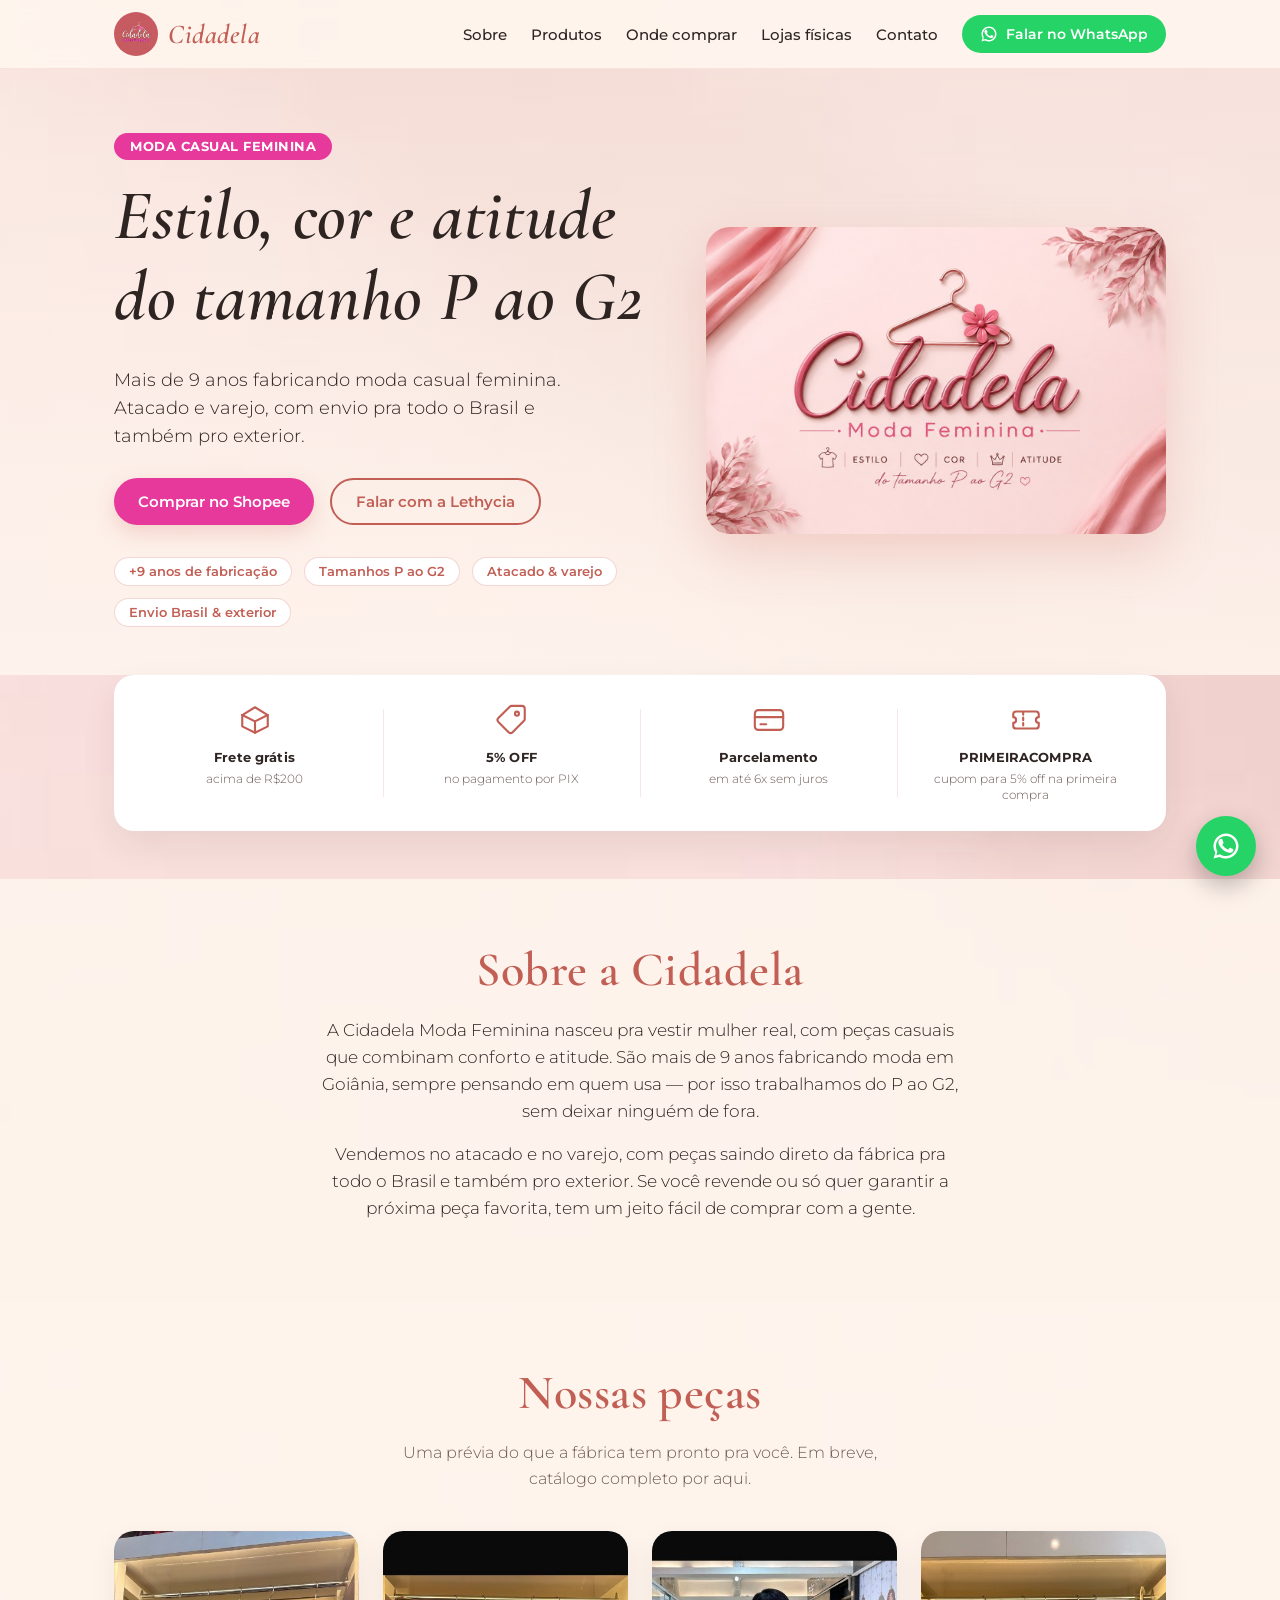
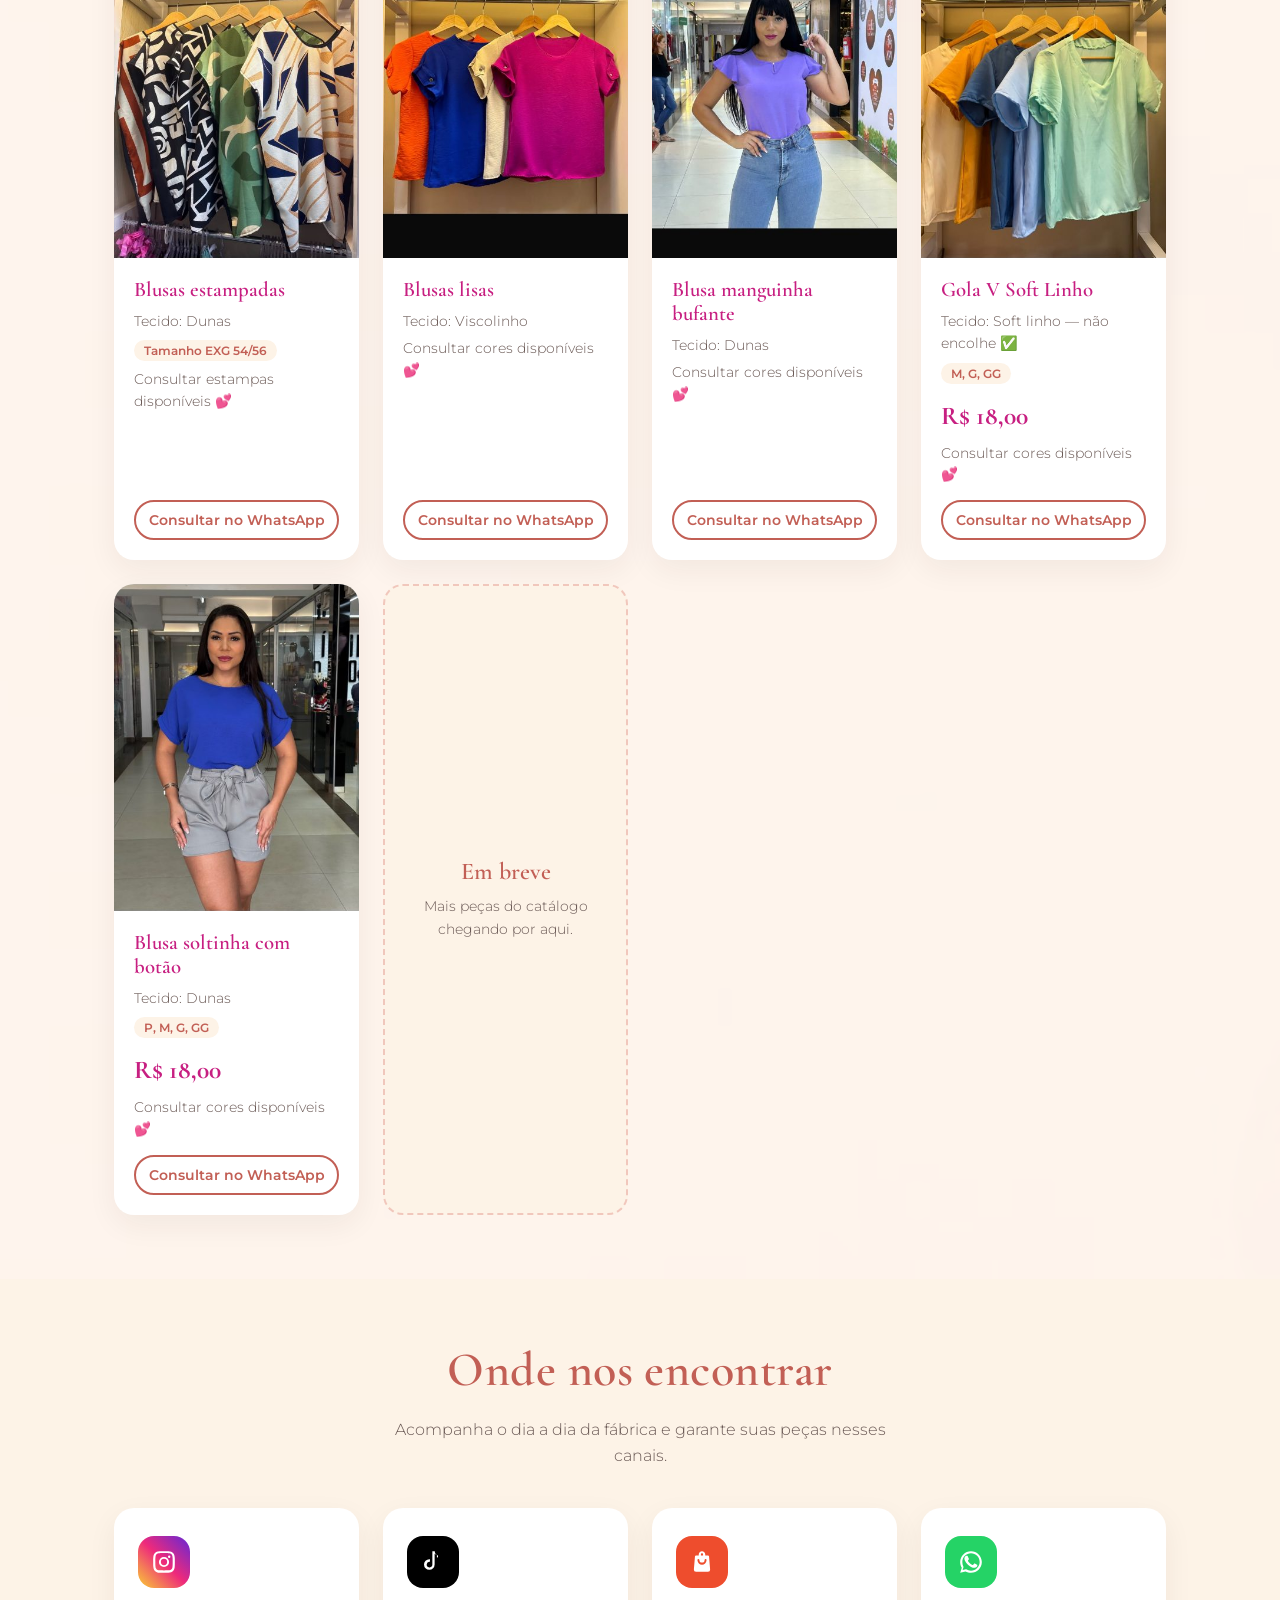
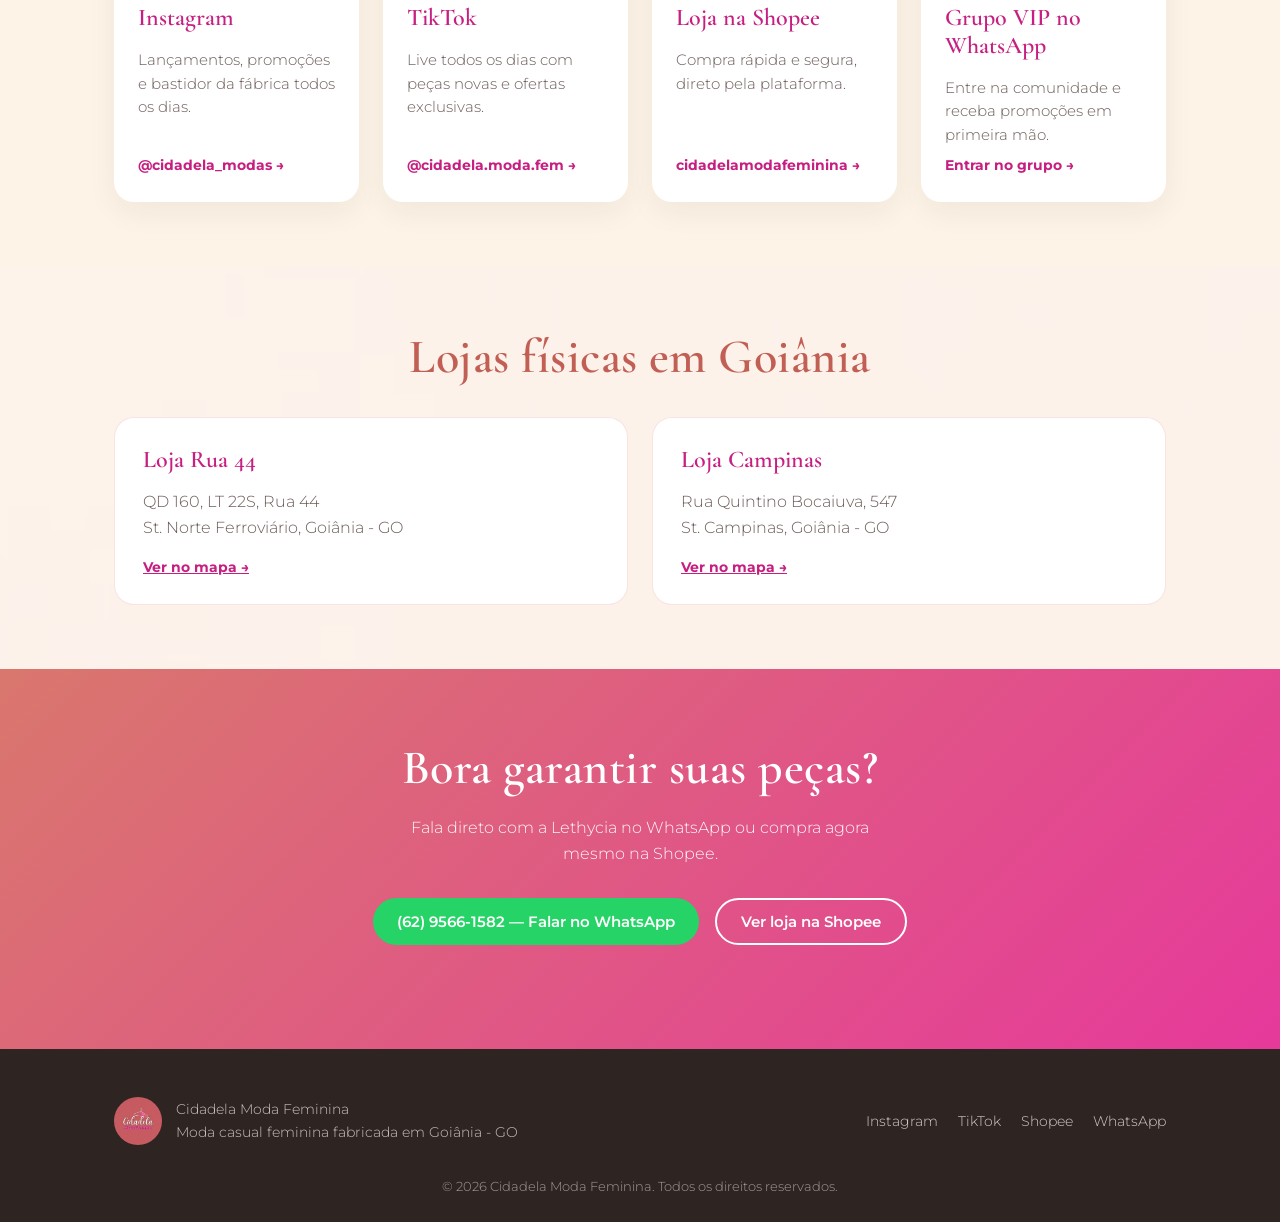
==== index.html @ c65c8f84 "Publica site em GitHub Pages" ====
<!DOCTYPE html>
<html lang="pt-BR">
<head>
<meta charset="UTF-8">
<meta name="viewport" content="width=device-width, initial-scale=1.0">
<title>Cidadela Moda Feminina | Moda Casual Feminina em Goiânia</title>
<meta name="description" content="Cidadela Moda Feminina — moda casual com mais de 9 anos de fabricação. Tamanhos P ao G2, atacado e varejo, envio para todo o Brasil e exterior. Lojas em Goiânia-GO.">
<link rel="icon" href="assets/logo.jpg">
<link rel="preconnect" href="https://fonts.googleapis.com">
<link rel="preconnect" href="https://fonts.gstatic.com" crossorigin>
<link href="https://fonts.googleapis.com/css2?family=Cormorant+Garamond:ital,wght@0,500;0,600;0,700;1,600&family=Montserrat:wght@300;400;500;600;700&display=swap" rel="stylesheet">
<link rel="stylesheet" href="css/style.css">
</head>
<body>

<header class="site-header">
  <div class="container header-inner">
    <a href="#topo" class="brand">
      <img src="assets/logo.jpg" alt="Cidadela Moda Feminina" class="brand-logo">
      <span class="brand-name">Cidadela</span>
    </a>

    <nav class="nav" id="nav">
      <a href="#sobre">Sobre</a>
      <a href="#produtos">Produtos</a>
      <a href="#onde-comprar">Onde comprar</a>
      <a href="#lojas">Lojas físicas</a>
      <a href="#contato">Contato</a>
    </nav>

    <a class="btn btn-whatsapp header-cta" href="https://wa.me/message/KGD7R2L3TGZCN1" target="_blank" rel="noopener">
      <svg viewBox="0 0 24 24" class="icon"><path d="M17.5 14.4c-.3-.1-1.7-.9-2-1-.3-.1-.5-.1-.7.1-.2.3-.8 1-.9 1.1-.2.2-.3.2-.6.1-.3-.1-1.3-.5-2.4-1.5-.9-.8-1.5-1.8-1.7-2.1-.2-.3 0-.5.1-.6.1-.1.3-.3.4-.5.1-.1.2-.3.3-.4.1-.2 0-.3 0-.5s-.7-1.7-1-2.3c-.2-.6-.5-.5-.7-.5h-.6c-.2 0-.5.1-.8.4-.3.3-1 1-1 2.4s1.1 2.8 1.2 3c.1.2 2.1 3.2 5 4.5.7.3 1.3.5 1.7.6.7.2 1.4.2 1.9.1.6-.1 1.7-.7 2-1.4.2-.7.2-1.2.1-1.4-.1-.1-.3-.2-.6-.3z"/><path d="M12 2C6.5 2 2 6.5 2 12c0 1.9.5 3.7 1.5 5.3L2 22l4.9-1.3C8.4 21.5 10.2 22 12 22c5.5 0 10-4.5 10-10S17.5 2 12 2zm0 18c-1.6 0-3.1-.4-4.4-1.2l-.3-.2-3 .8.8-2.9-.2-.3C4.4 15 4 13.6 4 12c0-4.4 3.6-8 8-8s8 3.6 8 8-3.6 8-8 8z"/></svg>
      Falar no WhatsApp
    </a>

    <button class="nav-toggle" id="navToggle" aria-label="Abrir menu">☰</button>
  </div>
</header>

<main>

  <section class="hero" id="topo">
    <div class="container hero-inner">
      <div class="hero-text">
        <span class="eyebrow">Moda Casual Feminina</span>
        <h1>Estilo, cor e atitude do tamanho P ao G2</h1>
        <p class="hero-sub">
          Mais de 9 anos fabricando moda casual feminina. Atacado e varejo,
          com envio pra todo o Brasil e também pro exterior.
        </p>
        <div class="hero-actions">
          <a class="btn btn-primary" href="https://shopee.com.br/cidadelamodafeminina" target="_blank" rel="noopener">Comprar no Shopee</a>
          <a class="btn btn-outline" href="https://wa.me/message/KGD7R2L3TGZCN1" target="_blank" rel="noopener">Falar com a Lethycia</a>
        </div>
        <div class="hero-badges">
          <span>+9 anos de fabricação</span>
          <span>Tamanhos P ao G2</span>
          <span>Atacado &amp; varejo</span>
          <span>Envio Brasil &amp; exterior</span>
        </div>
      </div>
      <div class="hero-media">
        <img src="assets/hero-banner.jpg" alt="Cidadela Moda Feminina — Estilo, cor e atitude do tamanho P ao G2" class="hero-logo">
      </div>
    </div>
  </section>

  <section class="beneficios">
    <div class="container">
      <div class="beneficios-bar">

        <div class="beneficio-item">
          <div class="beneficio-icon">
            <svg viewBox="0 0 24 24" fill="none" stroke="currentColor" stroke-width="1.5" stroke-linecap="round" stroke-linejoin="round"><path d="M21 8.5L12 3 3 8.5"/><path d="M3 8.5v8L12 21l9-4.5v-8"/><path d="M3 8.5L12 13l9-4.5"/><path d="M12 13v8"/></svg>
          </div>
          <h4>Frete grátis</h4>
          <p>acima de R$200</p>
        </div>

        <div class="beneficio-item">
          <div class="beneficio-icon">
            <svg viewBox="0 0 24 24" fill="none" stroke="currentColor" stroke-width="1.5" stroke-linecap="round" stroke-linejoin="round"><path d="M20.6 12.4L12.4 20.6a2 2 0 01-2.8 0l-7.2-7.2a2 2 0 010-2.8l8.2-8.2A2 2 0 0112 2H19a2 2 0 012 2v7a2 2 0 01-.4 1.4z"/><circle cx="15.5" cy="7.5" r="1.4"/></svg>
          </div>
          <h4>5% OFF</h4>
          <p>no pagamento por PIX</p>
        </div>

        <div class="beneficio-item">
          <div class="beneficio-icon">
            <svg viewBox="0 0 24 24" fill="none" stroke="currentColor" stroke-width="1.5" stroke-linecap="round" stroke-linejoin="round"><rect x="2" y="5" width="20" height="14" rx="2.5"/><path d="M2 10h20"/><path d="M6 15h4"/></svg>
          </div>
          <h4>Parcelamento</h4>
          <p>em até 6x sem juros</p>
        </div>

        <div class="beneficio-item">
          <div class="beneficio-icon">
            <svg viewBox="0 0 24 24" fill="none" stroke="currentColor" stroke-width="1.5" stroke-linecap="round" stroke-linejoin="round"><path d="M3 8a2 2 0 012-2h14a2 2 0 012 2v2a2 2 0 000 4v2a2 2 0 01-2 2H5a2 2 0 01-2-2v-2a2 2 0 000-4V8z"/><path d="M10 6.5v11" stroke-dasharray="1.8 2"/></svg>
          </div>
          <h4>PRIMEIRACOMPRA</h4>
          <p>cupom para 5% off na primeira compra</p>
        </div>

      </div>
    </div>
  </section>

  <section class="sobre" id="sobre">
    <div class="container">
      <h2>Sobre a Cidadela</h2>
      <p>
        A Cidadela Moda Feminina nasceu pra vestir mulher real, com peças
        casuais que combinam conforto e atitude. São mais de 9 anos
        fabricando moda em Goiânia, sempre pensando em quem usa —
        por isso trabalhamos do P ao G2, sem deixar ninguém de fora.
      </p>
      <p>
        Vendemos no atacado e no varejo, com peças saindo direto da
        fábrica pra todo o Brasil e também pro exterior. Se você
        revende ou só quer garantir a próxima peça favorita, tem um
        jeito fácil de comprar com a gente.
      </p>
    </div>
  </section>

  <section class="produtos" id="produtos">
    <div class="container">
      <h2>Nossas peças</h2>
      <p class="section-sub">Uma prévia do que a fábrica tem pronto pra você. Em breve, catálogo completo por aqui.</p>

      <div class="produtos-grid">

        <div class="produto-card">
          <div class="produto-img">
            <img src="assets/produtos/produto-1.jpg" alt="Blusas estampadas tecido Dunas, tamanho EXG 54/56">
          </div>
          <div class="produto-info">
            <h3>Blusas estampadas</h3>
            <p class="produto-tecido">Tecido: Dunas</p>
            <span class="produto-tag">Tamanho EXG 54/56</span>
            <p class="produto-obs">Consultar estampas disponíveis 💕</p>
            <a class="btn btn-outline produto-cta" href="https://wa.me/message/KGD7R2L3TGZCN1" target="_blank" rel="noopener">Consultar no WhatsApp</a>
          </div>
        </div>

        <div class="produto-card">
          <div class="produto-img">
            <img src="assets/produtos/produto-2.jpg" alt="Blusas lisas tecido Viscolinho em várias cores">
          </div>
          <div class="produto-info">
            <h3>Blusas lisas</h3>
            <p class="produto-tecido">Tecido: Viscolinho</p>
            <p class="produto-obs">Consultar cores disponíveis 💕</p>
            <a class="btn btn-outline produto-cta" href="https://wa.me/message/KGD7R2L3TGZCN1" target="_blank" rel="noopener">Consultar no WhatsApp</a>
          </div>
        </div>

        <div class="produto-card">
          <div class="produto-img">
            <img src="assets/produtos/produto-3.jpg" alt="Blusa manguinha bufante, tecido Dunas">
          </div>
          <div class="produto-info">
            <h3>Blusa manguinha bufante</h3>
            <p class="produto-tecido">Tecido: Dunas</p>
            <p class="produto-obs">Consultar cores disponíveis 💕</p>
            <a class="btn btn-outline produto-cta" href="https://wa.me/message/KGD7R2L3TGZCN1" target="_blank" rel="noopener">Consultar no WhatsApp</a>
          </div>
        </div>

        <div class="produto-card">
          <div class="produto-img">
            <img src="assets/produtos/produto-4.jpg" alt="Blusa gola V tecido Soft Linho, tamanhos M, G, GG">
          </div>
          <div class="produto-info">
            <h3>Gola V Soft Linho</h3>
            <p class="produto-tecido">Tecido: Soft linho — não encolhe ✅</p>
            <span class="produto-tag">M, G, GG</span>
            <p class="produto-preco">R$ 18,00</p>
            <p class="produto-obs">Consultar cores disponíveis 💕</p>
            <a class="btn btn-outline produto-cta" href="https://wa.me/message/KGD7R2L3TGZCN1" target="_blank" rel="noopener">Consultar no WhatsApp</a>
          </div>
        </div>

        <div class="produto-card">
          <div class="produto-img">
            <img src="assets/produtos/produto-5.jpg" alt="Blusa soltinha manga curta com botão, tamanhos P, M, G, GG">
          </div>
          <div class="produto-info">
            <h3>Blusa soltinha com botão</h3>
            <p class="produto-tecido">Tecido: Dunas</p>
            <span class="produto-tag">P, M, G, GG</span>
            <p class="produto-preco">R$ 18,00</p>
            <p class="produto-obs">Consultar cores disponíveis 💕</p>
            <a class="btn btn-outline produto-cta" href="https://wa.me/message/KGD7R2L3TGZCN1" target="_blank" rel="noopener">Consultar no WhatsApp</a>
          </div>
        </div>

        <div class="produto-card produto-card--em-breve">
          <div class="produto-em-breve-inner">
            <h3>Em breve</h3>
            <p>Mais peças do catálogo chegando por aqui.</p>
          </div>
        </div>

      </div>
    </div>
  </section>

  <section class="onde-comprar" id="onde-comprar">
    <div class="container">
      <h2>Onde nos encontrar</h2>
      <p class="section-sub">Acompanha o dia a dia da fábrica e garante suas peças nesses canais.</p>

      <div class="cards-grid">

        <a class="card" href="https://www.instagram.com/cidadela_modas/" target="_blank" rel="noopener">
          <div class="card-icon ig">
            <svg viewBox="0 0 24 24"><path d="M12 2c2.7 0 3.1 0 4.1.1 1.1 0 1.8.2 2.5.5.7.3 1.2.6 1.7 1.1.5.5.9 1 1.1 1.7.2.6.4 1.4.5 2.5.1 1 .1 1.4.1 4.1s0 3.1-.1 4.1c0 1.1-.2 1.8-.5 2.5-.3.7-.6 1.2-1.1 1.7-.5.5-1 .9-1.7 1.1-.6.2-1.4.4-2.5.5-1 .1-1.4.1-4.1.1s-3.1 0-4.1-.1c-1.1 0-1.8-.2-2.5-.5-.7-.3-1.2-.6-1.7-1.1-.5-.5-.9-1-1.1-1.7-.2-.6-.4-1.4-.5-2.5C2 15.1 2 14.7 2 12s0-3.1.1-4.1c0-1.1.2-1.8.5-2.5.3-.7.6-1.2 1.1-1.7.5-.5 1-.9 1.7-1.1.6-.2 1.4-.4 2.5-.5C8.9 2 9.3 2 12 2zm0 1.8c-2.6 0-2.9 0-4 .1-.9 0-1.4.2-1.8.3-.4.2-.7.4-1.1.7-.3.3-.5.6-.7 1.1-.1.3-.3.9-.3 1.8-.1 1-.1 1.4-.1 4s0 2.9.1 4c0 .9.2 1.4.3 1.8.2.4.4.7.7 1.1.3.3.6.5 1.1.7.3.1.9.3 1.8.3 1 .1 1.4.1 4 .1s2.9 0 4-.1c.9 0 1.4-.2 1.8-.3.4-.2.7-.4 1.1-.7.3-.3.5-.6.7-1.1.1-.3.3-.9.3-1.8.1-1 .1-1.4.1-4s0-2.9-.1-4c0-.9-.2-1.4-.3-1.8-.2-.4-.4-.7-.7-1.1-.3-.3-.6-.5-1.1-.7-.3-.1-.9-.3-1.8-.3-1-.1-1.4-.1-4-.1zm0 3.5a4.7 4.7 0 110 9.4 4.7 4.7 0 010-9.4zm0 1.8a2.9 2.9 0 100 5.8 2.9 2.9 0 000-5.8zm5.9-2a1.1 1.1 0 11-2.2 0 1.1 1.1 0 012.2 0z"/></svg>
          </div>
          <h3>Instagram</h3>
          <p>Lançamentos, promoções e bastidor da fábrica todos os dias.</p>
          <span class="card-link">@cidadela_modas →</span>
        </a>

        <a class="card" href="https://www.tiktok.com/@cidadela.moda.fem" target="_blank" rel="noopener">
          <div class="card-icon tt">
            <svg viewBox="0 0 24 24"><path d="M16.6 5.8a4.3 4.3 0 01-3.1-1.4v9.9a4.9 4.9 0 11-4.9-4.9c.2 0 .4 0 .6.1v2.3a2.6 2.6 0 102.2 2.6V2h2.2a4.3 4.3 0 003 3.9v1.9a6.5 6.5 0 01-1-.1v-1.9z"/></svg>
          </div>
          <h3>TikTok</h3>
          <p>Live todos os dias com peças novas e ofertas exclusivas.</p>
          <span class="card-link">@cidadela.moda.fem →</span>
        </a>

        <a class="card" href="https://shopee.com.br/cidadelamodafeminina" target="_blank" rel="noopener">
          <div class="card-icon shopee">
            <svg viewBox="0 0 24 24"><path d="M12 2c1.7 0 3 1.3 3 3v1h2.5a1 1 0 011 .9l1 12a2 2 0 01-2 2.1H6.5a2 2 0 01-2-2.1l1-12a1 1 0 011-.9H9V5c0-1.7 1.3-3 3-3zm0 2c-.6 0-1 .4-1 1v1h2V5c0-.6-.4-1-1-1zm-3.3 5.3a.9.9 0 00-.9 1c.2 2.4 2 4.2 4.2 4.2s4-1.8 4.2-4.2a.9.9 0 00-1.8-.2 2.4 2.4 0 01-4.8 0 .9.9 0 00-.9-.8z"/></svg>
          </div>
          <h3>Loja na Shopee</h3>
          <p>Compra rápida e segura, direto pela plataforma.</p>
          <span class="card-link">cidadelamodafeminina →</span>
        </a>

        <a class="card" href="https://chat.whatsapp.com/IP3tio9bbQS1uq82kIvzoi" target="_blank" rel="noopener">
          <div class="card-icon wa">
            <svg viewBox="0 0 24 24"><path d="M17.5 14.4c-.3-.1-1.7-.9-2-1-.3-.1-.5-.1-.7.1-.2.3-.8 1-.9 1.1-.2.2-.3.2-.6.1-.3-.1-1.3-.5-2.4-1.5-.9-.8-1.5-1.8-1.7-2.1-.2-.3 0-.5.1-.6.1-.1.3-.3.4-.5.1-.1.2-.3.3-.4.1-.2 0-.3 0-.5s-.7-1.7-1-2.3c-.2-.6-.5-.5-.7-.5h-.6c-.2 0-.5.1-.8.4-.3.3-1 1-1 2.4s1.1 2.8 1.2 3c.1.2 2.1 3.2 5 4.5.7.3 1.3.5 1.7.6.7.2 1.4.2 1.9.1.6-.1 1.7-.7 2-1.4.2-.7.2-1.2.1-1.4-.1-.1-.3-.2-.6-.3z"/><path d="M12 2C6.5 2 2 6.5 2 12c0 1.9.5 3.7 1.5 5.3L2 22l4.9-1.3C8.4 21.5 10.2 22 12 22c5.5 0 10-4.5 10-10S17.5 2 12 2zm0 18c-1.6 0-3.1-.4-4.4-1.2l-.3-.2-3 .8.8-2.9-.2-.3C4.4 15 4 13.6 4 12c0-4.4 3.6-8 8-8s8 3.6 8 8-3.6 8-8 8z"/></svg>
          </div>
          <h3>Grupo VIP no WhatsApp</h3>
          <p>Entre na comunidade e receba promoções em primeira mão.</p>
          <span class="card-link">Entrar no grupo →</span>
        </a>

      </div>
    </div>
  </section>

  <section class="lojas" id="lojas">
    <div class="container">
      <h2>Lojas físicas em Goiânia</h2>
      <div class="lojas-grid">
        <div class="loja-card">
          <h3>Loja Rua 44</h3>
          <p>QD 160, LT 22S, Rua 44<br>St. Norte Ferroviário, Goiânia - GO</p>
          <a href="https://www.google.com/maps/search/?api=1&query=QD+160%2C+LT+22S%2C+Rua+44%2C+St+Norte+Ferroviario%2C+Goiania+GO" target="_blank" rel="noopener" class="card-link">Ver no mapa →</a>
        </div>
        <div class="loja-card">
          <h3>Loja Campinas</h3>
          <p>Rua Quintino Bocaiuva, 547<br>St. Campinas, Goiânia - GO</p>
          <a href="https://www.google.com/maps/search/?api=1&query=Rua+Quintino+Bocaiuva%2C+547%2C+St+Campinas%2C+Goiania+GO" target="_blank" rel="noopener" class="card-link">Ver no mapa →</a>
        </div>
      </div>
    </div>
  </section>

  <section class="cta-final" id="contato">
    <div class="container cta-final-inner">
      <h2>Bora garantir suas peças?</h2>
      <p>Fala direto com a Lethycia no WhatsApp ou compra agora mesmo na Shopee.</p>
      <div class="hero-actions center">
        <a class="btn btn-whatsapp" href="https://wa.me/message/KGD7R2L3TGZCN1" target="_blank" rel="noopener">(62) 9566-1582 — Falar no WhatsApp</a>
        <a class="btn btn-outline-light" href="https://shopee.com.br/cidadelamodafeminina" target="_blank" rel="noopener">Ver loja na Shopee</a>
      </div>
    </div>
  </section>

</main>

<footer class="site-footer">
  <div class="container footer-inner">
    <div class="footer-brand">
      <img src="assets/logo.jpg" alt="Cidadela Moda Feminina" class="footer-logo">
      <p>Cidadela Moda Feminina<br>Moda casual feminina fabricada em Goiânia - GO</p>
    </div>
    <div class="footer-links">
      <a href="https://www.instagram.com/cidadela_modas/" target="_blank" rel="noopener">Instagram</a>
      <a href="https://www.tiktok.com/@cidadela.moda.fem" target="_blank" rel="noopener">TikTok</a>
      <a href="https://shopee.com.br/cidadelamodafeminina" target="_blank" rel="noopener">Shopee</a>
      <a href="https://wa.me/message/KGD7R2L3TGZCN1" target="_blank" rel="noopener">WhatsApp</a>
    </div>
  </div>
  <p class="footer-copy">© <span id="year"></span> Cidadela Moda Feminina. Todos os direitos reservados.</p>
</footer>

<a class="whatsapp-float" href="https://wa.me/message/KGD7R2L3TGZCN1" target="_blank" rel="noopener" aria-label="Falar no WhatsApp">
  <svg viewBox="0 0 24 24"><path d="M17.5 14.4c-.3-.1-1.7-.9-2-1-.3-.1-.5-.1-.7.1-.2.3-.8 1-.9 1.1-.2.2-.3.2-.6.1-.3-.1-1.3-.5-2.4-1.5-.9-.8-1.5-1.8-1.7-2.1-.2-.3 0-.5.1-.6.1-.1.3-.3.4-.5.1-.1.2-.3.3-.4.1-.2 0-.3 0-.5s-.7-1.7-1-2.3c-.2-.6-.5-.5-.7-.5h-.6c-.2 0-.5.1-.8.4-.3.3-1 1-1 2.4s1.1 2.8 1.2 3c.1.2 2.1 3.2 5 4.5.7.3 1.3.5 1.7.6.7.2 1.4.2 1.9.1.6-.1 1.7-.7 2-1.4.2-.7.2-1.2.1-1.4-.1-.1-.3-.2-.6-.3z"/><path d="M12 2C6.5 2 2 6.5 2 12c0 1.9.5 3.7 1.5 5.3L2 22l4.9-1.3C8.4 21.5 10.2 22 12 22c5.5 0 10-4.5 10-10S17.5 2 12 2zm0 18c-1.6 0-3.1-.4-4.4-1.2l-.3-.2-3 .8.8-2.9-.2-.3C4.4 15 4 13.6 4 12c0-4.4 3.6-8 8-8s8 3.6 8 8-3.6 8-8 8z"/></svg>
</a>

<script src="js/script.js"></script>
</body>
</html>
---- css/style.css ----
:root {
  --coral: #D9776D;
  --coral-dark: #C25F55;
  --magenta: #E6399B;
  --magenta-dark: #C71F81;
  --cream: #FFF8F0;
  --cream-deep: #FDF3E7;
  --ink: #2E2422;
  --shadow: rgba(217, 119, 109, 0.25);
}

* { box-sizing: border-box; }

html { scroll-behavior: smooth; }

body {
  margin: 0;
  font-family: 'Montserrat', sans-serif;
  font-weight: 300;
  color: var(--ink);
  background: var(--cream) url('../assets/fundo.jpg') no-repeat center top scroll;
  background-size: cover;
  overflow-x: hidden;
}

h1, h2, h3 {
  font-family: 'Cormorant Garamond', serif;
  font-weight: 600;
  letter-spacing: .01em;
  margin: 0 0 .4em;
  line-height: 1.15;
}

h1 { font-size: clamp(2.8rem, 5.5vw, 4.4rem); font-style: italic; font-weight: 600; }
h2 { font-size: clamp(2.2rem, 4vw, 3rem); color: var(--coral-dark); }
h3 { font-size: 1.5rem; font-weight: 600; color: var(--magenta-dark); letter-spacing: 0; }

p { line-height: 1.6; }

.container {
  max-width: 1100px;
  margin: 0 auto;
  padding: 0 24px;
}

/* Header */
.site-header {
  position: sticky;
  top: 0;
  z-index: 50;
  background: rgba(255, 248, 240, 0.9);
  backdrop-filter: blur(8px);
  border-bottom: 1px solid rgba(217, 119, 109, 0.15);
}

.header-inner {
  display: flex;
  align-items: center;
  gap: 24px;
  padding: 12px 24px;
}

.brand {
  display: flex;
  align-items: center;
  gap: 10px;
  text-decoration: none;
  color: var(--ink);
  margin-right: auto;
}

.brand-logo {
  width: 44px;
  height: 44px;
  border-radius: 50%;
  object-fit: cover;
}

.brand-name {
  font-family: 'Cormorant Garamond', serif;
  font-style: italic;
  font-weight: 600;
  font-size: 1.7rem;
  letter-spacing: .02em;
  color: var(--coral-dark);
}

.nav {
  display: flex;
  gap: 24px;
}

.nav a {
  text-decoration: none;
  color: var(--ink);
  font-weight: 500;
  font-size: .95rem;
}

.nav a:hover { color: var(--magenta); }

.nav-toggle {
  display: none;
  background: none;
  border: none;
  font-size: 1.4rem;
  cursor: pointer;
  color: var(--coral-dark);
}

/* Buttons */
.btn {
  display: inline-flex;
  align-items: center;
  gap: 8px;
  padding: 12px 24px;
  border-radius: 999px;
  text-decoration: none;
  font-weight: 600;
  font-size: .95rem;
  transition: transform .15s ease, box-shadow .15s ease;
  white-space: nowrap;
}

.btn:hover { transform: translateY(-2px); }

.btn .icon { width: 18px; height: 18px; fill: currentColor; }

.btn-primary {
  background: var(--magenta);
  color: #fff;
  box-shadow: 0 8px 20px var(--shadow);
}

.btn-outline {
  background: transparent;
  border: 2px solid var(--coral-dark);
  color: var(--coral-dark);
}

.btn-outline-light {
  background: transparent;
  border: 2px solid #fff;
  color: #fff;
}

.btn-whatsapp {
  background: #25D366;
  color: #fff;
}

.header-cta { padding: 10px 18px; font-size: .85rem; }

/* Hero */
.hero {
  padding: 64px 0 48px;
  background: linear-gradient(rgba(255, 248, 240, .35), rgba(255, 248, 240, .8));
}

.hero-inner {
  display: flex;
  align-items: center;
  gap: 48px;
  flex-wrap: wrap;
}

.hero-text { flex: 1 1 420px; }

.eyebrow {
  display: inline-block;
  background: var(--magenta);
  color: #fff;
  padding: 6px 16px;
  border-radius: 999px;
  font-size: .8rem;
  font-weight: 700;
  letter-spacing: .04em;
  text-transform: uppercase;
  margin-bottom: 16px;
}

.hero-sub {
  font-size: 1.1rem;
  max-width: 480px;
  margin-bottom: 28px;
}

.hero-actions {
  display: flex;
  gap: 16px;
  flex-wrap: wrap;
  margin-bottom: 32px;
}

.hero-actions.center { justify-content: center; }

.hero-badges {
  display: flex;
  gap: 12px;
  flex-wrap: wrap;
}

.hero-badges span {
  background: #fff;
  border: 1px solid rgba(217,119,109,.3);
  padding: 6px 14px;
  border-radius: 999px;
  font-size: .8rem;
  color: var(--coral-dark);
  font-weight: 600;
}

.hero-media {
  flex: 1 1 280px;
  display: flex;
  justify-content: center;
}

.hero-logo {
  width: min(460px, 90vw);
  height: auto;
  border-radius: 24px;
  box-shadow: 0 20px 50px var(--shadow);
}

/* Benefícios */
.beneficios {
  padding: 0 0 48px;
  position: relative;
  z-index: 1;
}

.beneficios-bar {
  background: #fff;
  border-radius: 20px;
  box-shadow: 0 14px 34px rgba(46, 36, 34, .08);
  display: grid;
  grid-template-columns: repeat(4, 1fr);
  padding: 28px 12px;
}

.beneficio-item {
  display: flex;
  flex-direction: column;
  align-items: center;
  text-align: center;
  gap: 6px;
  padding: 0 16px;
  position: relative;
}

.beneficio-item + .beneficio-item::before {
  content: '';
  position: absolute;
  left: 0;
  top: 6px;
  bottom: 6px;
  width: 1px;
  background: rgba(217, 119, 109, .18);
}

.beneficio-icon {
  width: 34px;
  height: 34px;
  color: var(--coral-dark);
  margin-bottom: 6px;
}

.beneficio-icon svg { width: 100%; height: 100%; }

.beneficio-item h4 {
  font-family: 'Montserrat', sans-serif;
  font-size: .82rem;
  font-weight: 700;
  color: var(--ink);
  margin: 0;
  letter-spacing: .01em;
}

.beneficio-item p {
  font-size: .76rem;
  color: #6b5a56;
  margin: 0;
  line-height: 1.3;
}

@media (max-width: 780px) {
  .beneficios-bar {
    grid-template-columns: repeat(2, 1fr);
    row-gap: 28px;
  }

  .beneficio-item:nth-child(odd)::before { display: none; }
}

@media (max-width: 420px) {
  .beneficios-bar { grid-template-columns: 1fr; }
  .beneficio-item::before { display: none; }
}

/* Sobre */
.sobre {
  padding: 64px 0;
  text-align: center;
  background: rgba(255, 248, 240, .82);
}

.sobre p {
  max-width: 640px;
  margin: 0 auto 16px;
  font-size: 1.05rem;
}

/* Produtos */
.produtos {
  padding: 64px 0;
  background: rgba(255, 248, 240, .88);
}

.produtos h2 { text-align: center; }

.produtos-grid {
  display: grid;
  grid-template-columns: repeat(auto-fit, minmax(230px, 1fr));
  gap: 24px;
  margin-top: 40px;
}

.produto-card {
  background: #fff;
  border-radius: 20px;
  overflow: hidden;
  box-shadow: 0 10px 30px rgba(46, 36, 34, .06);
  display: flex;
  flex-direction: column;
  transition: transform .2s ease, box-shadow .2s ease;
}

.produto-card:hover {
  transform: translateY(-6px);
  box-shadow: 0 16px 36px var(--shadow);
}

.produto-img {
  aspect-ratio: 3 / 4;
  overflow: hidden;
  background: var(--cream-deep);
}

.produto-img img {
  width: 100%;
  height: 100%;
  object-fit: cover;
  display: block;
}

.produto-info {
  padding: 20px;
  display: flex;
  flex-direction: column;
  gap: 6px;
  flex: 1;
}

.produto-info h3 { font-size: 1.3rem; margin-bottom: 2px; }

.produto-tecido {
  font-size: .88rem;
  color: #6b5a56;
  margin: 0;
}

.produto-tag {
  display: inline-block;
  align-self: flex-start;
  background: var(--cream-deep);
  color: var(--coral-dark);
  font-size: .78rem;
  font-weight: 600;
  padding: 3px 10px;
  border-radius: 999px;
  margin: 2px 0;
}

.produto-preco {
  font-family: 'Cormorant Garamond', serif;
  font-size: 1.6rem;
  font-weight: 700;
  color: var(--magenta-dark);
  margin: 4px 0 0;
}

.produto-obs {
  font-size: .85rem;
  color: #6b5a56;
  margin: 0 0 8px;
}

.produto-cta {
  margin-top: auto;
  justify-content: center;
  padding: 10px 20px;
  font-size: .85rem;
}

.produto-card--em-breve {
  align-items: center;
  justify-content: center;
  text-align: center;
  background: var(--cream-deep);
  border: 2px dashed rgba(217, 119, 109, .35);
  box-shadow: none;
  min-height: 260px;
}

.produto-em-breve-inner { padding: 24px; }
.produto-em-breve-inner h3 { color: var(--coral-dark); }
.produto-em-breve-inner p { color: #6b5a56; font-size: .9rem; margin: 0; }

/* Onde comprar */
.onde-comprar {
  padding: 64px 0;
  background: var(--cream-deep);
}

.onde-comprar h2, .lojas h2 { text-align: center; }

.section-sub {
  text-align: center;
  max-width: 520px;
  margin: 0 auto 40px;
  color: #6b5a56;
}

.cards-grid {
  display: grid;
  grid-template-columns: repeat(auto-fit, minmax(230px, 1fr));
  gap: 24px;
}

.card {
  background: #fff;
  border-radius: 20px;
  padding: 28px 24px;
  text-decoration: none;
  color: var(--ink);
  box-shadow: 0 10px 30px rgba(46, 36, 34, .06);
  transition: transform .2s ease, box-shadow .2s ease;
  display: flex;
  flex-direction: column;
  gap: 8px;
}

.card:hover {
  transform: translateY(-6px);
  box-shadow: 0 16px 36px var(--shadow);
}

.card-icon {
  width: 52px;
  height: 52px;
  border-radius: 16px;
  display: flex;
  align-items: center;
  justify-content: center;
  margin-bottom: 8px;
}

.card-icon svg { width: 26px; height: 26px; fill: #fff; }

.card-icon.ig { background: linear-gradient(45deg, #f9ce34, #ee2a7b, #6228d7); }
.card-icon.tt { background: #000; }
.card-icon.shopee { background: #EE4D2D; }
.card-icon.wa { background: #25D366; }

.card p { font-size: .92rem; color: #6b5a56; margin: 0; }

.card-link {
  margin-top: auto;
  font-weight: 700;
  color: var(--magenta-dark);
  font-size: .9rem;
}

/* Lojas */
.lojas { padding: 64px 0; background: rgba(255, 248, 240, .82); }

.lojas-grid {
  display: grid;
  grid-template-columns: repeat(auto-fit, minmax(260px, 1fr));
  gap: 24px;
  margin-top: 32px;
}

.loja-card {
  background: #fff;
  border: 1px solid rgba(217,119,109,.2);
  border-radius: 20px;
  padding: 28px;
}

.loja-card p { color: #6b5a56; margin-bottom: 16px; }

/* CTA final */
.cta-final {
  padding: 72px 0;
  background: linear-gradient(135deg, var(--coral), var(--magenta));
  color: #fff;
  text-align: center;
}

.cta-final h2 { color: #fff; }
.cta-final p { max-width: 460px; margin: 0 auto 32px; opacity: .95; }

/* Footer */
.site-footer {
  background: var(--ink);
  color: #f4e9e6;
  padding: 48px 0 24px;
}

.footer-inner {
  display: flex;
  justify-content: space-between;
  align-items: center;
  flex-wrap: wrap;
  gap: 24px;
}

.footer-brand {
  display: flex;
  align-items: center;
  gap: 14px;
}

.footer-logo {
  width: 48px;
  height: 48px;
  border-radius: 50%;
  object-fit: cover;
}

.footer-brand p { margin: 0; font-size: .9rem; opacity: .8; }

.footer-links {
  display: flex;
  gap: 20px;
  flex-wrap: wrap;
}

.footer-links a {
  color: #f4e9e6;
  text-decoration: none;
  font-size: .9rem;
  opacity: .85;
}

.footer-links a:hover { opacity: 1; color: var(--magenta); }

.footer-copy {
  text-align: center;
  font-size: .8rem;
  opacity: .6;
  margin: 32px 0 0;
}

/* Floating WhatsApp */
.whatsapp-float {
  position: fixed;
  bottom: 24px;
  right: 24px;
  width: 60px;
  height: 60px;
  background: #25D366;
  border-radius: 50%;
  display: flex;
  align-items: center;
  justify-content: center;
  box-shadow: 0 10px 24px rgba(0,0,0,.25);
  z-index: 60;
}

.whatsapp-float svg { width: 30px; height: 30px; fill: #fff; }

/* Responsive */
@media (max-width: 780px) {
  .nav { display: none; }
  .nav-toggle { display: block; }
  .header-cta { display: none; }

  .nav.open {
    display: flex;
    flex-direction: column;
    position: absolute;
    top: 100%;
    left: 0;
    right: 0;
    background: var(--cream);
    padding: 16px 24px;
    gap: 16px;
    box-shadow: 0 10px 20px rgba(0,0,0,.08);
  }
}
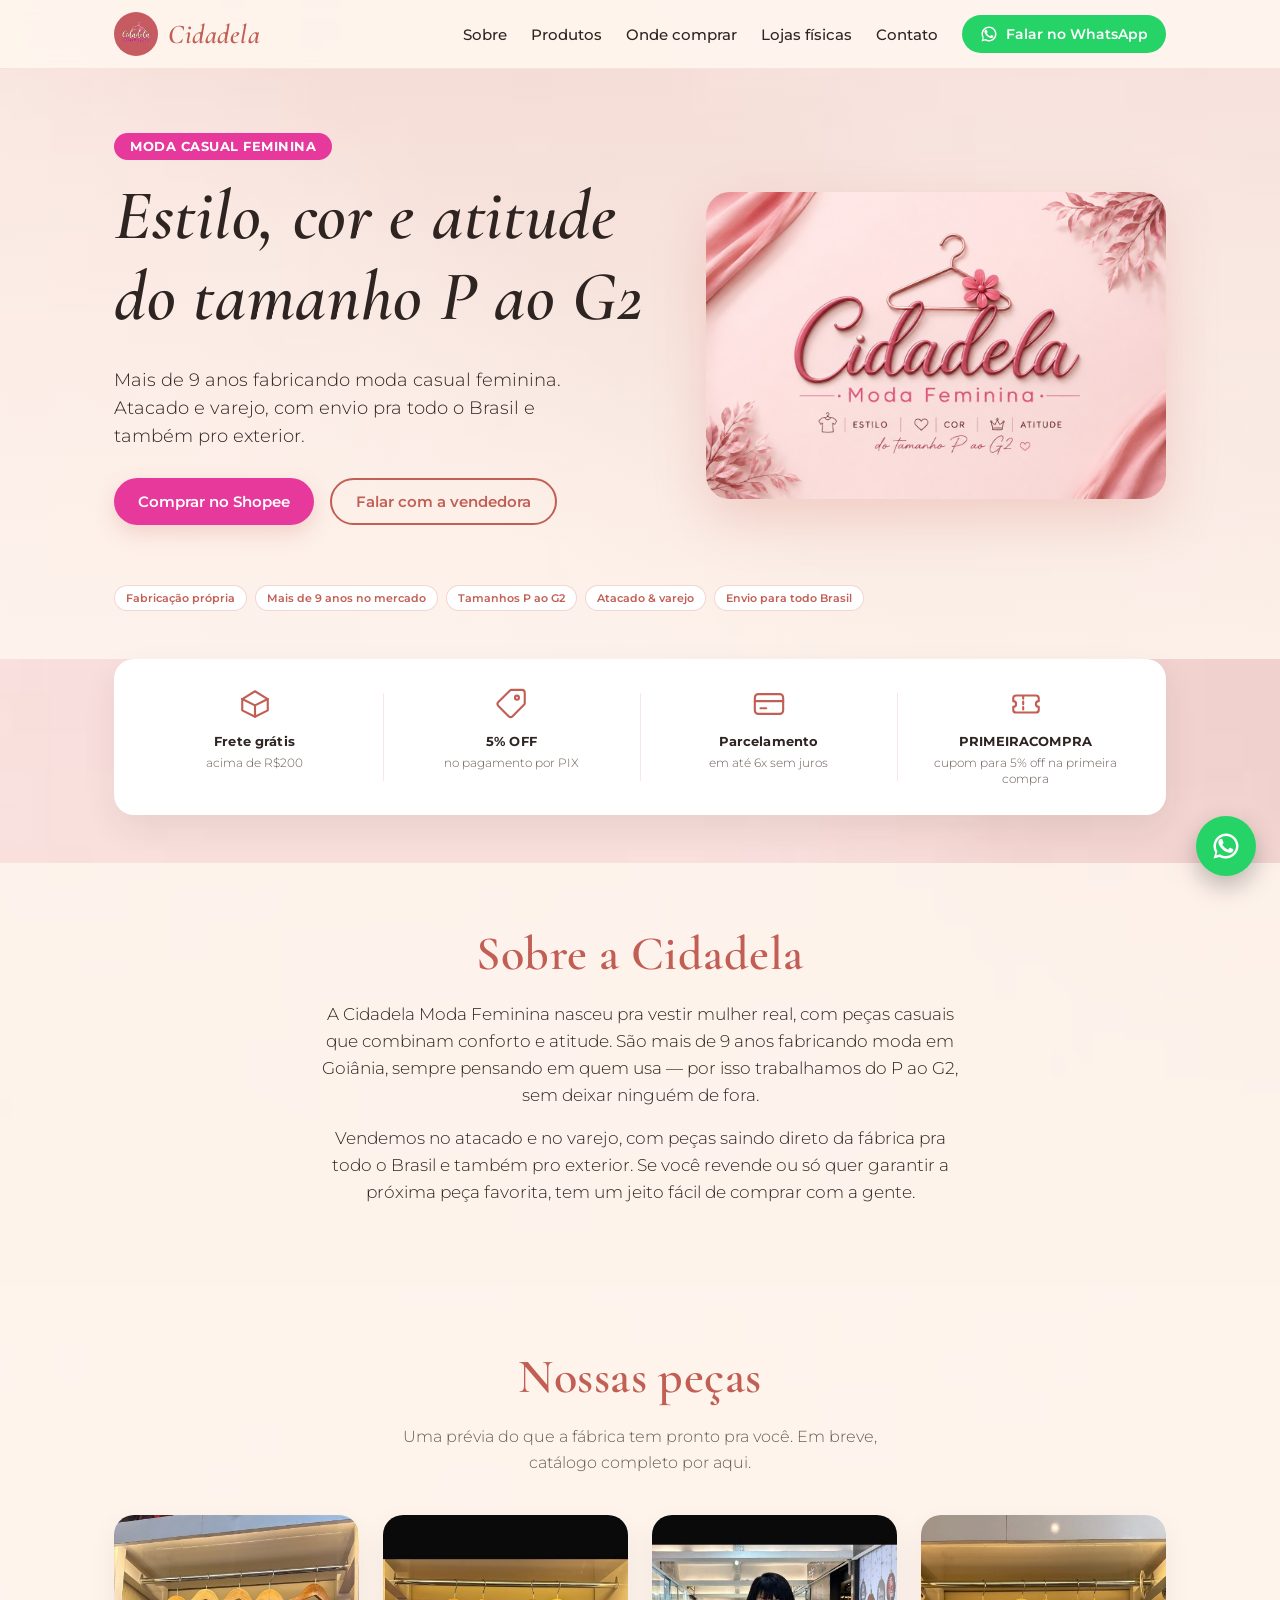
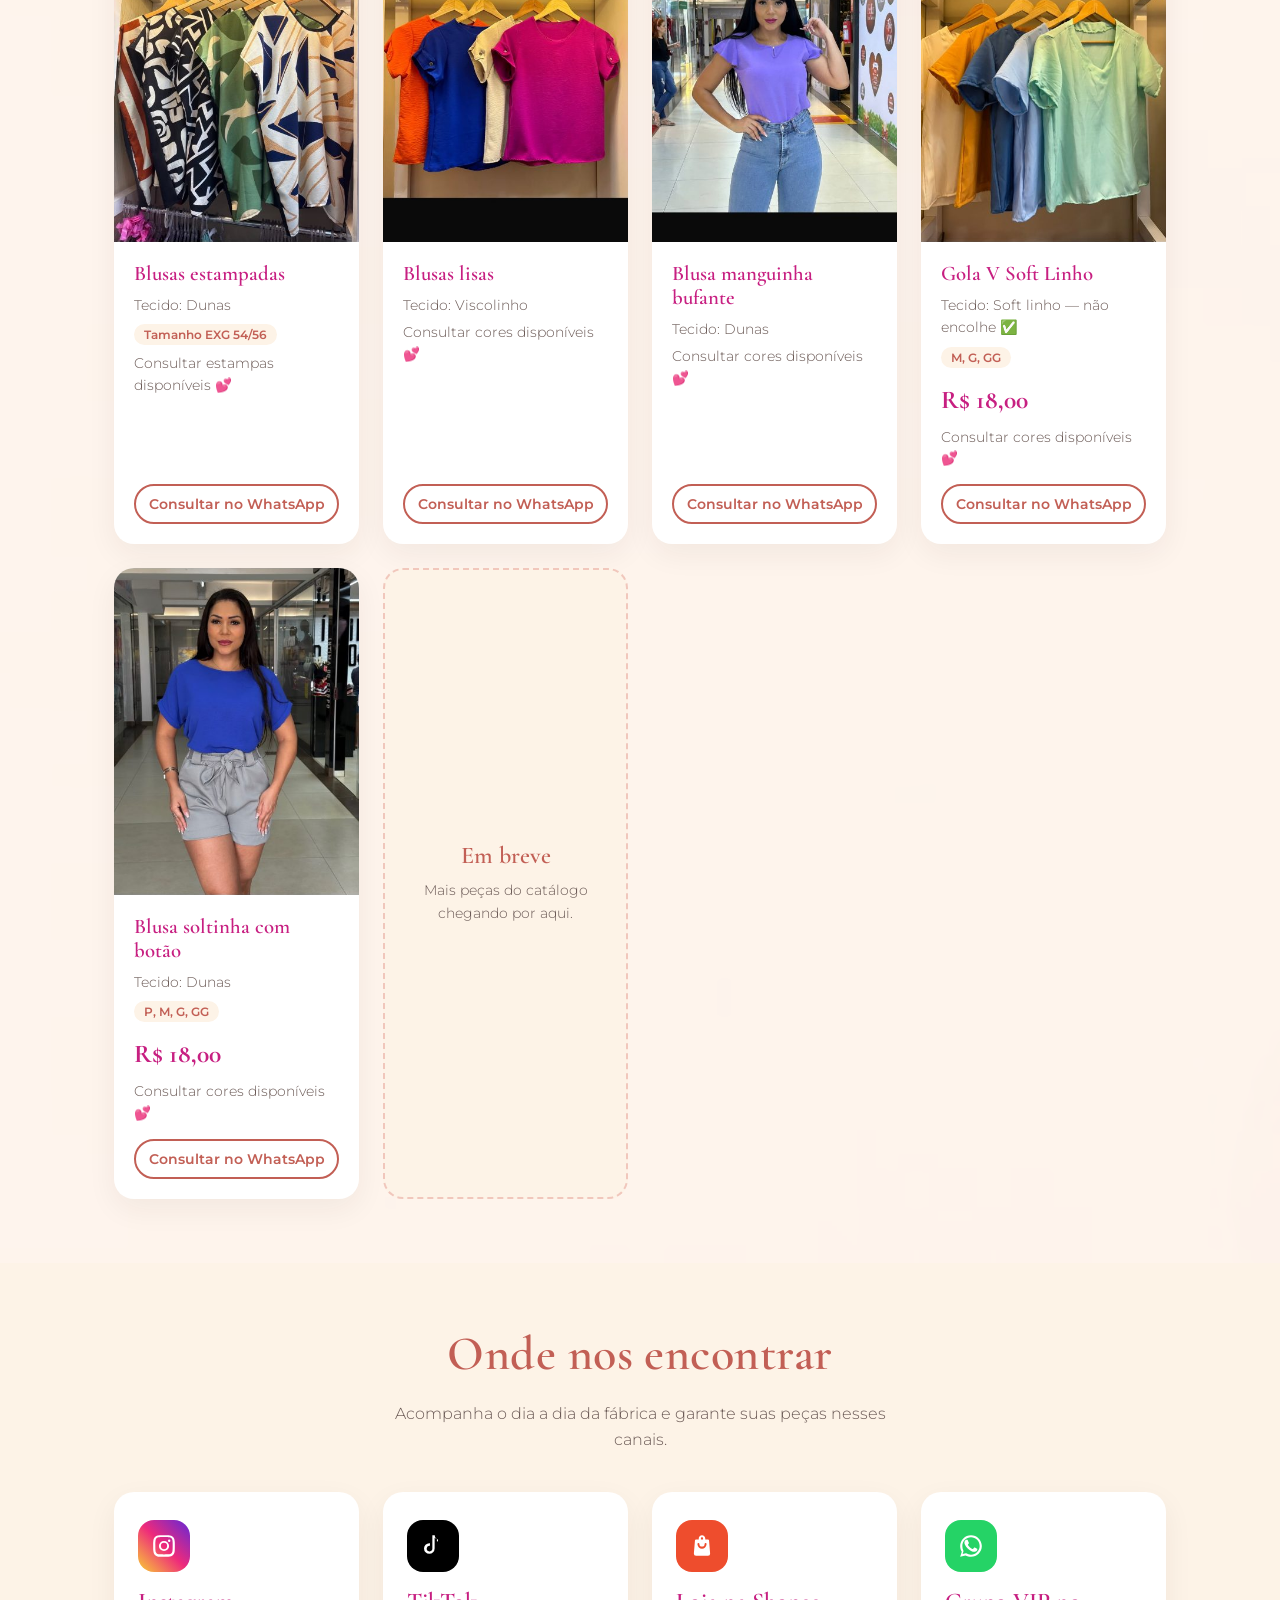
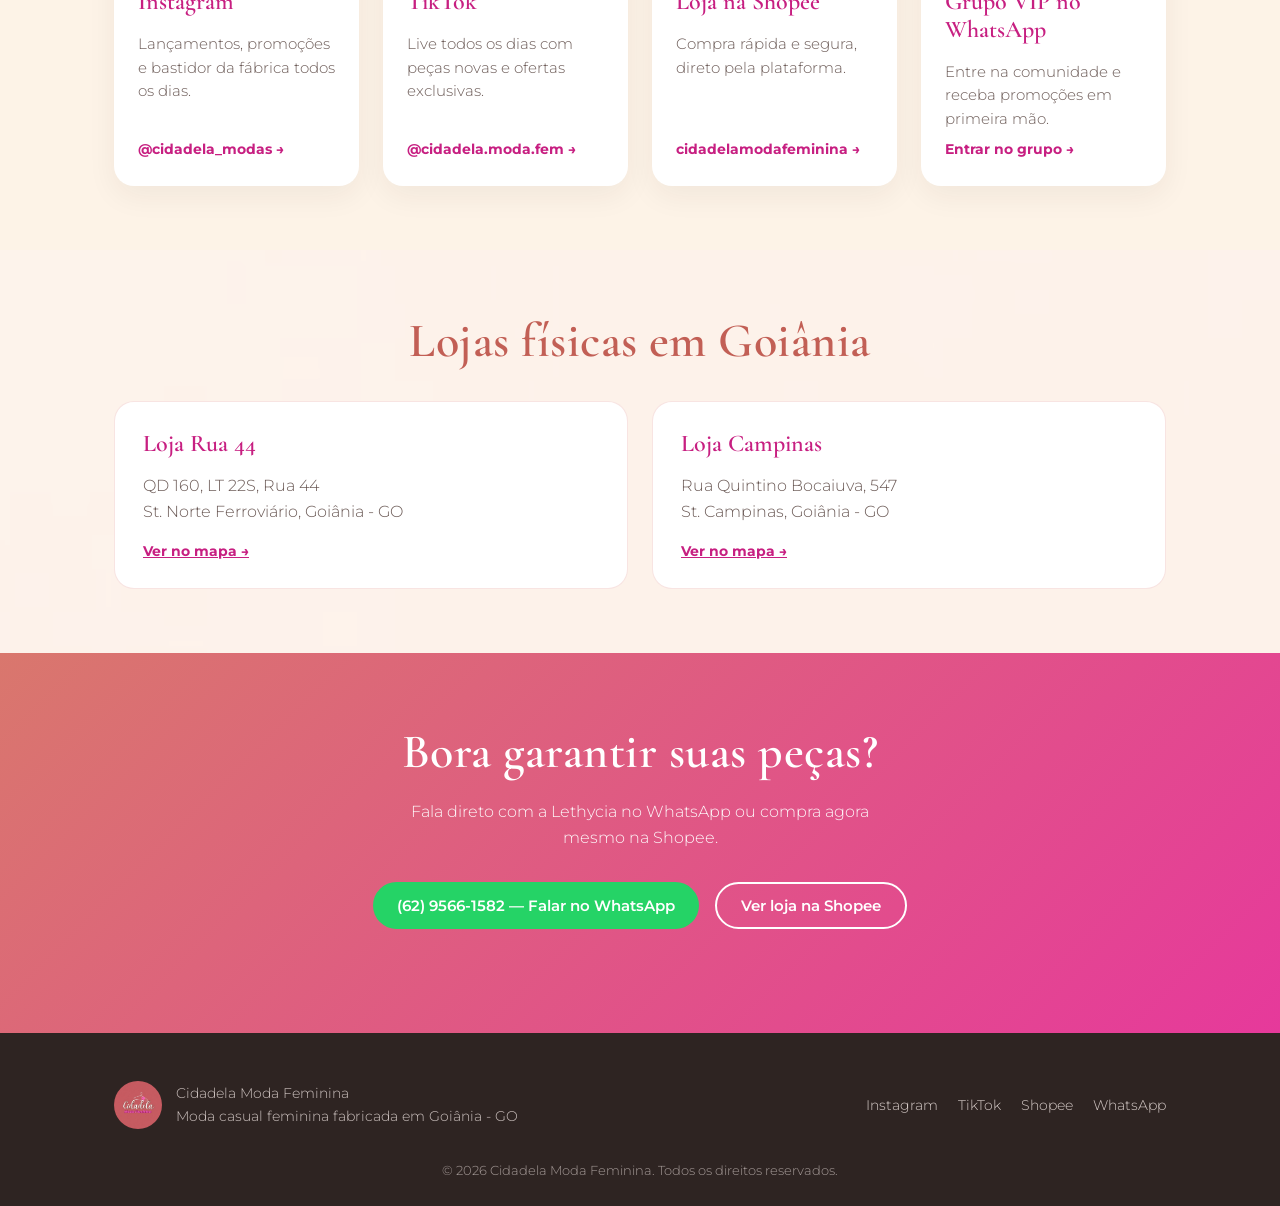
==== commit 5f059010: "Atualiza site publicado: botão vendedora + faixa de badges" ====
--- a/index.html
+++ b/index.html
@@ -40,27 +40,30 @@
 <main>
 
   <section class="hero" id="topo">
-    <div class="container hero-inner">
-      <div class="hero-text">
-        <span class="eyebrow">Moda Casual Feminina</span>
-        <h1>Estilo, cor e atitude do tamanho P ao G2</h1>
-        <p class="hero-sub">
-          Mais de 9 anos fabricando moda casual feminina. Atacado e varejo,
-          com envio pra todo o Brasil e também pro exterior.
-        </p>
-        <div class="hero-actions">
-          <a class="btn btn-primary" href="https://shopee.com.br/cidadelamodafeminina" target="_blank" rel="noopener">Comprar no Shopee</a>
-          <a class="btn btn-outline" href="https://wa.me/message/KGD7R2L3TGZCN1" target="_blank" rel="noopener">Falar com a Lethycia</a>
-        </div>
-        <div class="hero-badges">
-          <span>+9 anos de fabricação</span>
-          <span>Tamanhos P ao G2</span>
-          <span>Atacado &amp; varejo</span>
-          <span>Envio Brasil &amp; exterior</span>
-        </div>
-      </div>
-      <div class="hero-media">
-        <img src="assets/hero-banner.jpg" alt="Cidadela Moda Feminina — Estilo, cor e atitude do tamanho P ao G2" class="hero-logo">
+    <div class="container">
+      <div class="hero-inner">
+        <div class="hero-text">
+          <span class="eyebrow">Moda Casual Feminina</span>
+          <h1>Estilo, cor e atitude do tamanho P ao G2</h1>
+          <p class="hero-sub">
+            Mais de 9 anos fabricando moda casual feminina. Atacado e varejo,
+            com envio pra todo o Brasil e também pro exterior.
+          </p>
+          <div class="hero-actions">
+            <a class="btn btn-primary" href="https://shopee.com.br/cidadelamodafeminina" target="_blank" rel="noopener">Comprar no Shopee</a>
+            <a class="btn btn-outline" href="https://wa.me/message/KGD7R2L3TGZCN1" target="_blank" rel="noopener">Falar com a vendedora</a>
+          </div>
+        </div>
+        <div class="hero-media">
+          <img src="assets/hero-banner.jpg" alt="Cidadela Moda Feminina — Estilo, cor e atitude do tamanho P ao G2" class="hero-logo">
+        </div>
+      </div>
+      <div class="hero-badges">
+        <span>Fabricação própria</span>
+        <span>Mais de 9 anos no mercado</span>
+        <span>Tamanhos P ao G2</span>
+        <span>Atacado &amp; varejo</span>
+        <span>Envio para todo Brasil</span>
       </div>
     </div>
   </section>
--- a/css/style.css
+++ b/css/style.css
@@ -196,18 +196,20 @@
 
 .hero-badges {
   display: flex;
-  gap: 12px;
+  gap: 8px;
   flex-wrap: wrap;
+  margin-top: 28px;
 }
 
 .hero-badges span {
   background: #fff;
   border: 1px solid rgba(217,119,109,.3);
-  padding: 6px 14px;
+  padding: 5px 11px;
   border-radius: 999px;
-  font-size: .8rem;
+  font-size: .7rem;
   color: var(--coral-dark);
   font-weight: 600;
+  white-space: nowrap;
 }
 
 .hero-media {
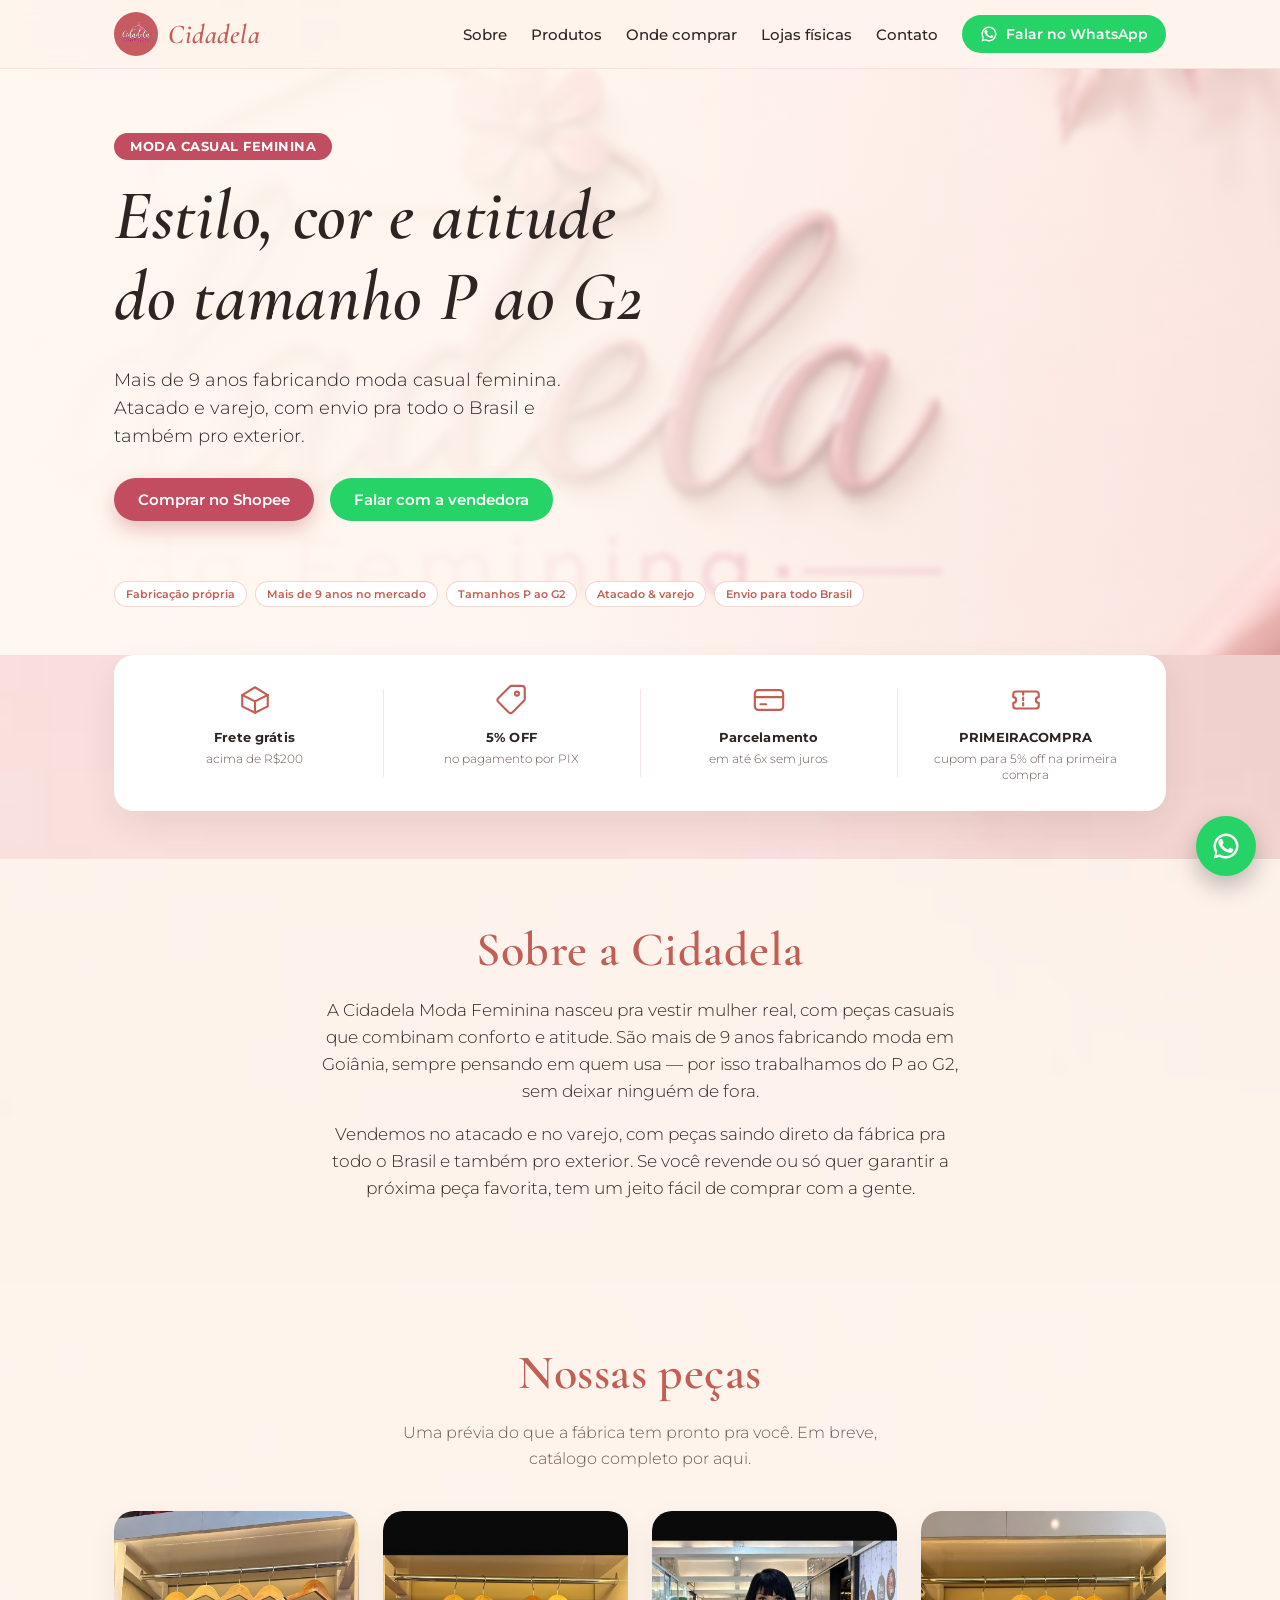
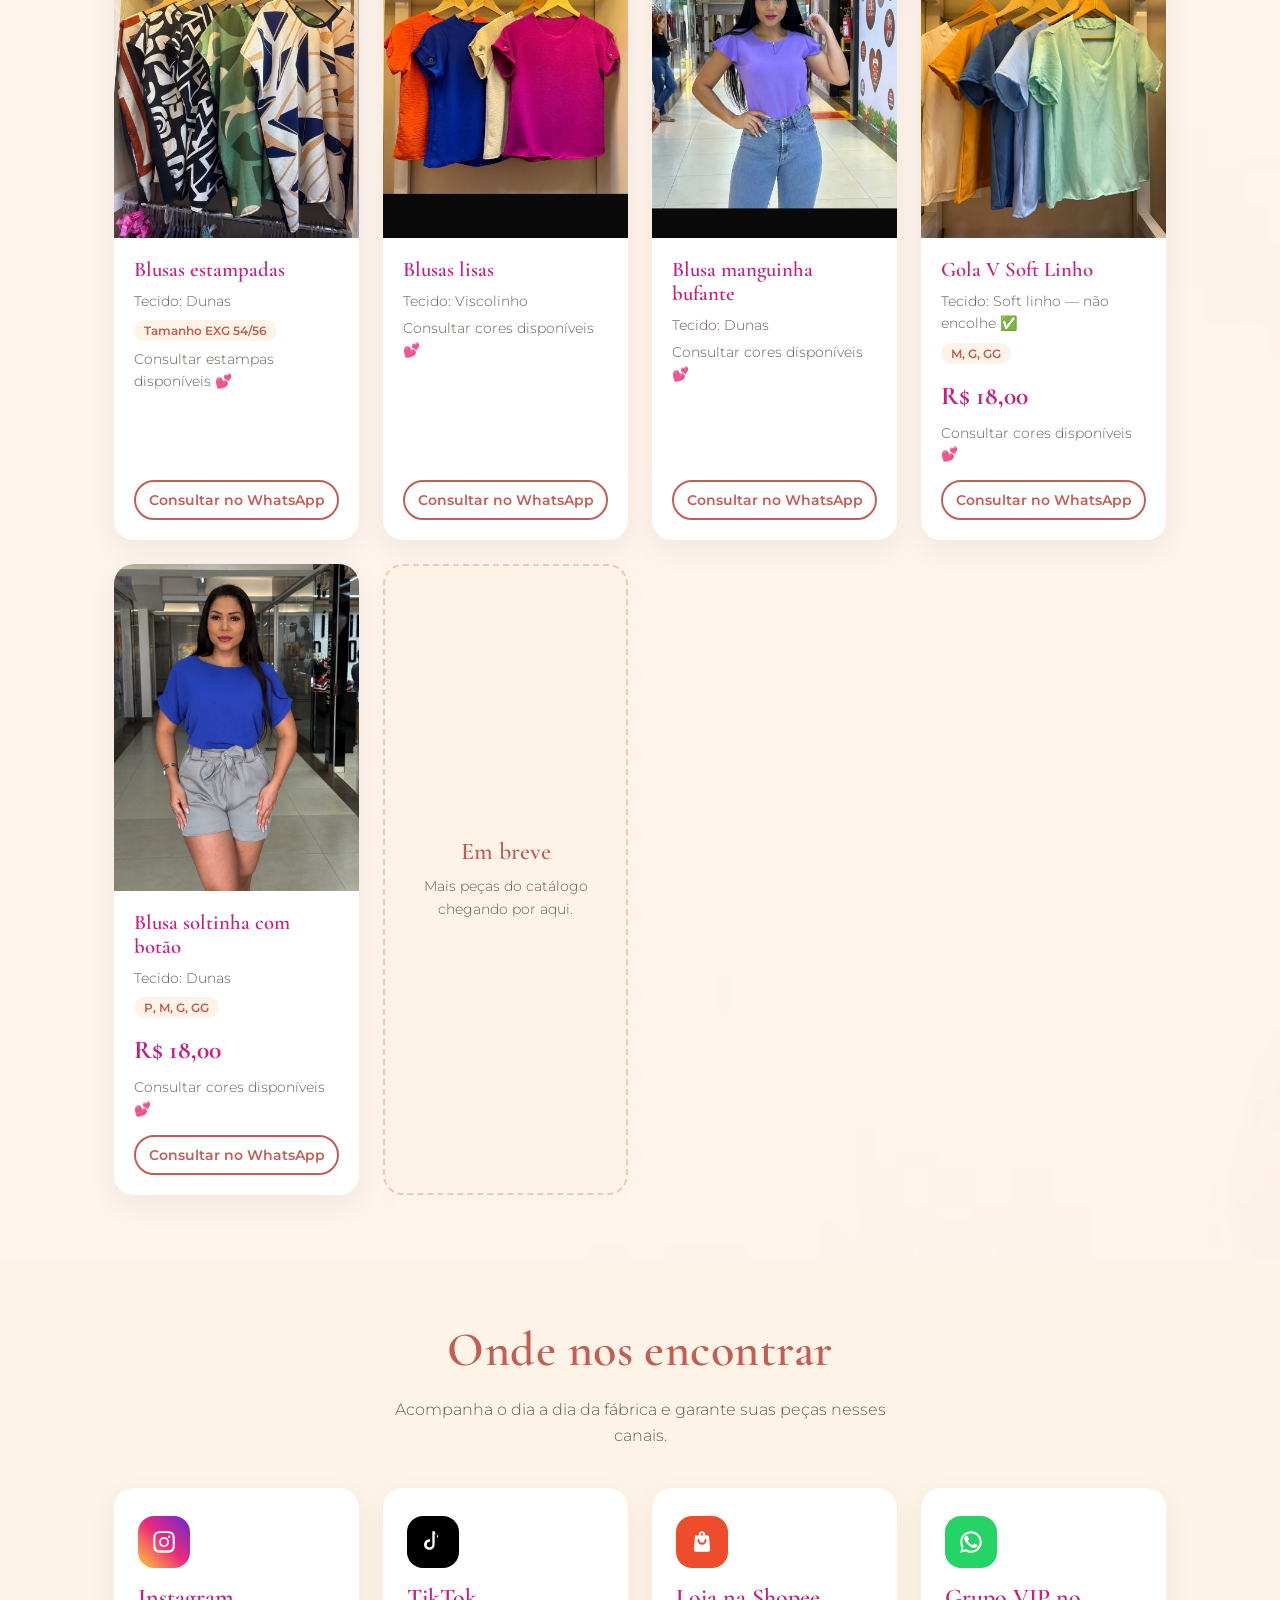
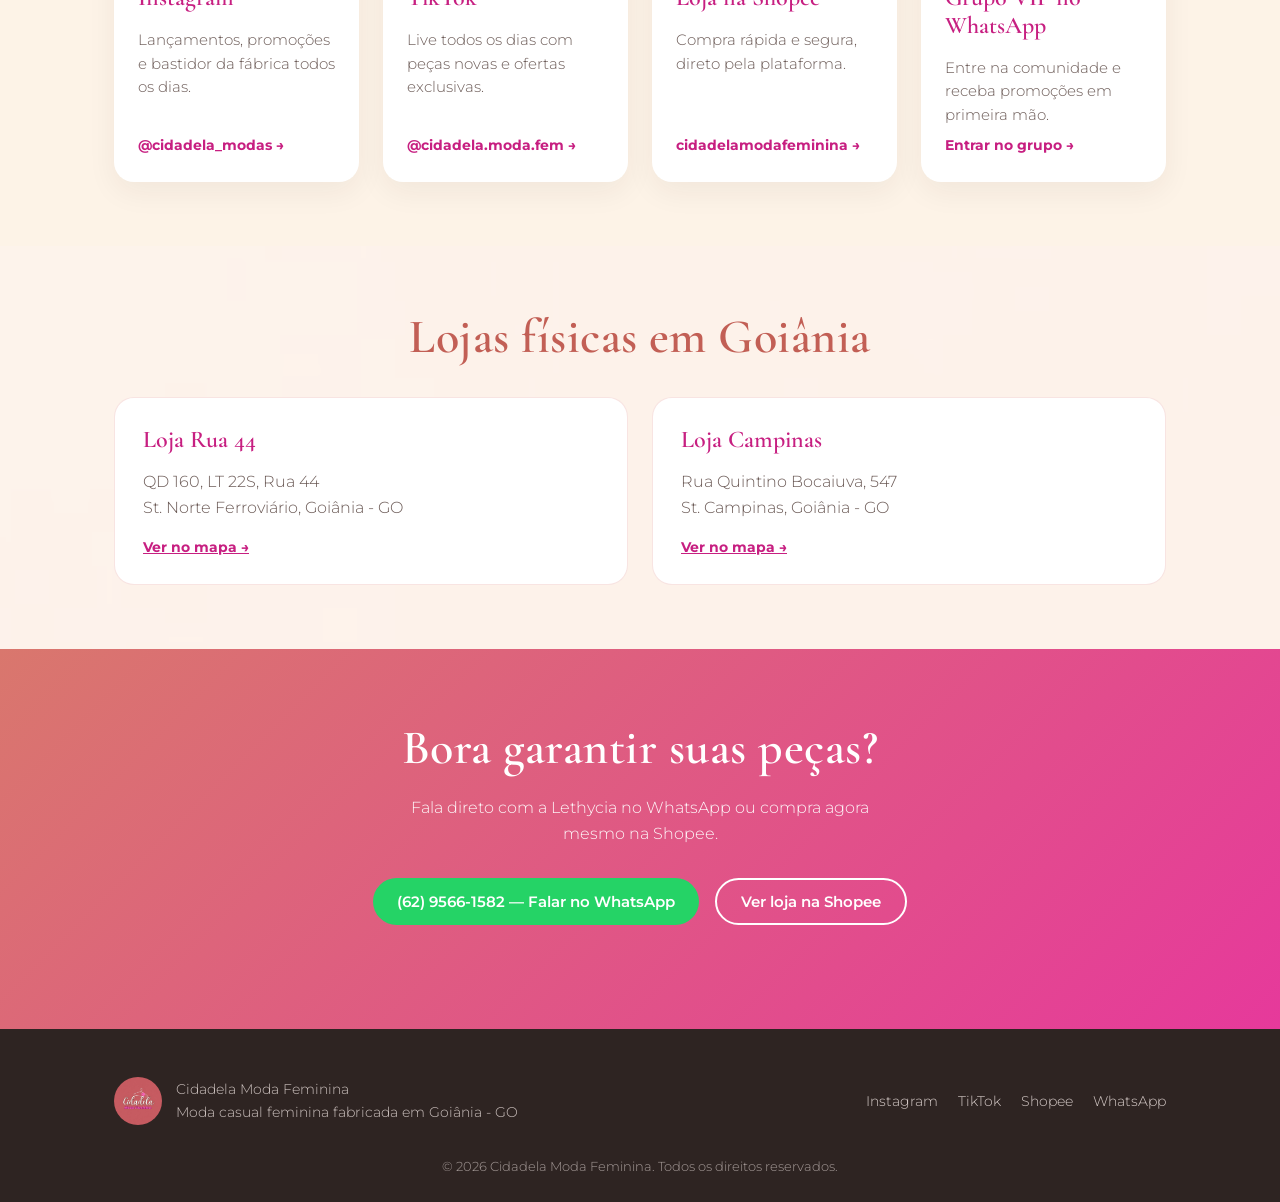
==== commit 51b37351: "Atualiza site publicado: hero com fundo desfocado e novas cores" ====
--- a/index.html
+++ b/index.html
@@ -51,11 +51,8 @@
           </p>
           <div class="hero-actions">
             <a class="btn btn-primary" href="https://shopee.com.br/cidadelamodafeminina" target="_blank" rel="noopener">Comprar no Shopee</a>
-            <a class="btn btn-outline" href="https://wa.me/message/KGD7R2L3TGZCN1" target="_blank" rel="noopener">Falar com a vendedora</a>
-          </div>
-        </div>
-        <div class="hero-media">
-          <img src="assets/hero-banner.jpg" alt="Cidadela Moda Feminina — Estilo, cor e atitude do tamanho P ao G2" class="hero-logo">
+            <a class="btn btn-whatsapp" href="https://wa.me/message/KGD7R2L3TGZCN1" target="_blank" rel="noopener">Falar com a vendedora</a>
+          </div>
         </div>
       </div>
       <div class="hero-badges">
--- a/css/style.css
+++ b/css/style.css
@@ -3,6 +3,8 @@
   --coral-dark: #C25F55;
   --magenta: #E6399B;
   --magenta-dark: #C71F81;
+  --rose: #C24C60;
+  --rose-dark: #A83C4E;
   --cream: #FFF8F0;
   --cream-deep: #FDF3E7;
   --ink: #2E2422;
@@ -127,9 +129,9 @@
 .btn .icon { width: 18px; height: 18px; fill: currentColor; }
 
 .btn-primary {
-  background: var(--magenta);
+  background: var(--rose);
   color: #fff;
-  box-shadow: 0 8px 20px var(--shadow);
+  box-shadow: 0 8px 20px rgba(194, 76, 96, .35);
 }
 
 .btn-outline {
@@ -153,8 +155,30 @@
 
 /* Hero */
 .hero {
+  position: relative;
   padding: 64px 0 48px;
-  background: linear-gradient(rgba(255, 248, 240, .35), rgba(255, 248, 240, .8));
+  overflow: hidden;
+  isolation: isolate;
+}
+
+.hero::before {
+  content: '';
+  position: absolute;
+  inset: -20px;
+  z-index: -2;
+  background-image: url('../assets/hero-banner.jpg');
+  background-position: right center;
+  background-size: 145%;
+  background-repeat: no-repeat;
+  filter: blur(3px);
+}
+
+.hero::after {
+  content: '';
+  position: absolute;
+  inset: 0;
+  z-index: -1;
+  background: linear-gradient(90deg, var(--cream) 0%, rgba(255, 248, 240, .94) 40%, rgba(255, 248, 240, .68) 65%, rgba(255, 248, 240, .42) 100%);
 }
 
 .hero-inner {
@@ -164,11 +188,11 @@
   flex-wrap: wrap;
 }
 
-.hero-text { flex: 1 1 420px; }
+.hero-text { flex: 1 1 420px; max-width: 560px; }
 
 .eyebrow {
   display: inline-block;
-  background: var(--magenta);
+  background: var(--rose);
   color: #fff;
   padding: 6px 16px;
   border-radius: 999px;
@@ -212,18 +236,6 @@
   white-space: nowrap;
 }
 
-.hero-media {
-  flex: 1 1 280px;
-  display: flex;
-  justify-content: center;
-}
-
-.hero-logo {
-  width: min(460px, 90vw);
-  height: auto;
-  border-radius: 24px;
-  box-shadow: 0 20px 50px var(--shadow);
-}
 
 /* Benefícios */
 .beneficios {
@@ -589,6 +601,9 @@
   .nav { display: none; }
   .nav-toggle { display: block; }
   .header-cta { display: none; }
+
+  .hero::before { display: none; }
+  .hero::after { background: var(--cream); }
 
   .nav.open {
     display: flex;
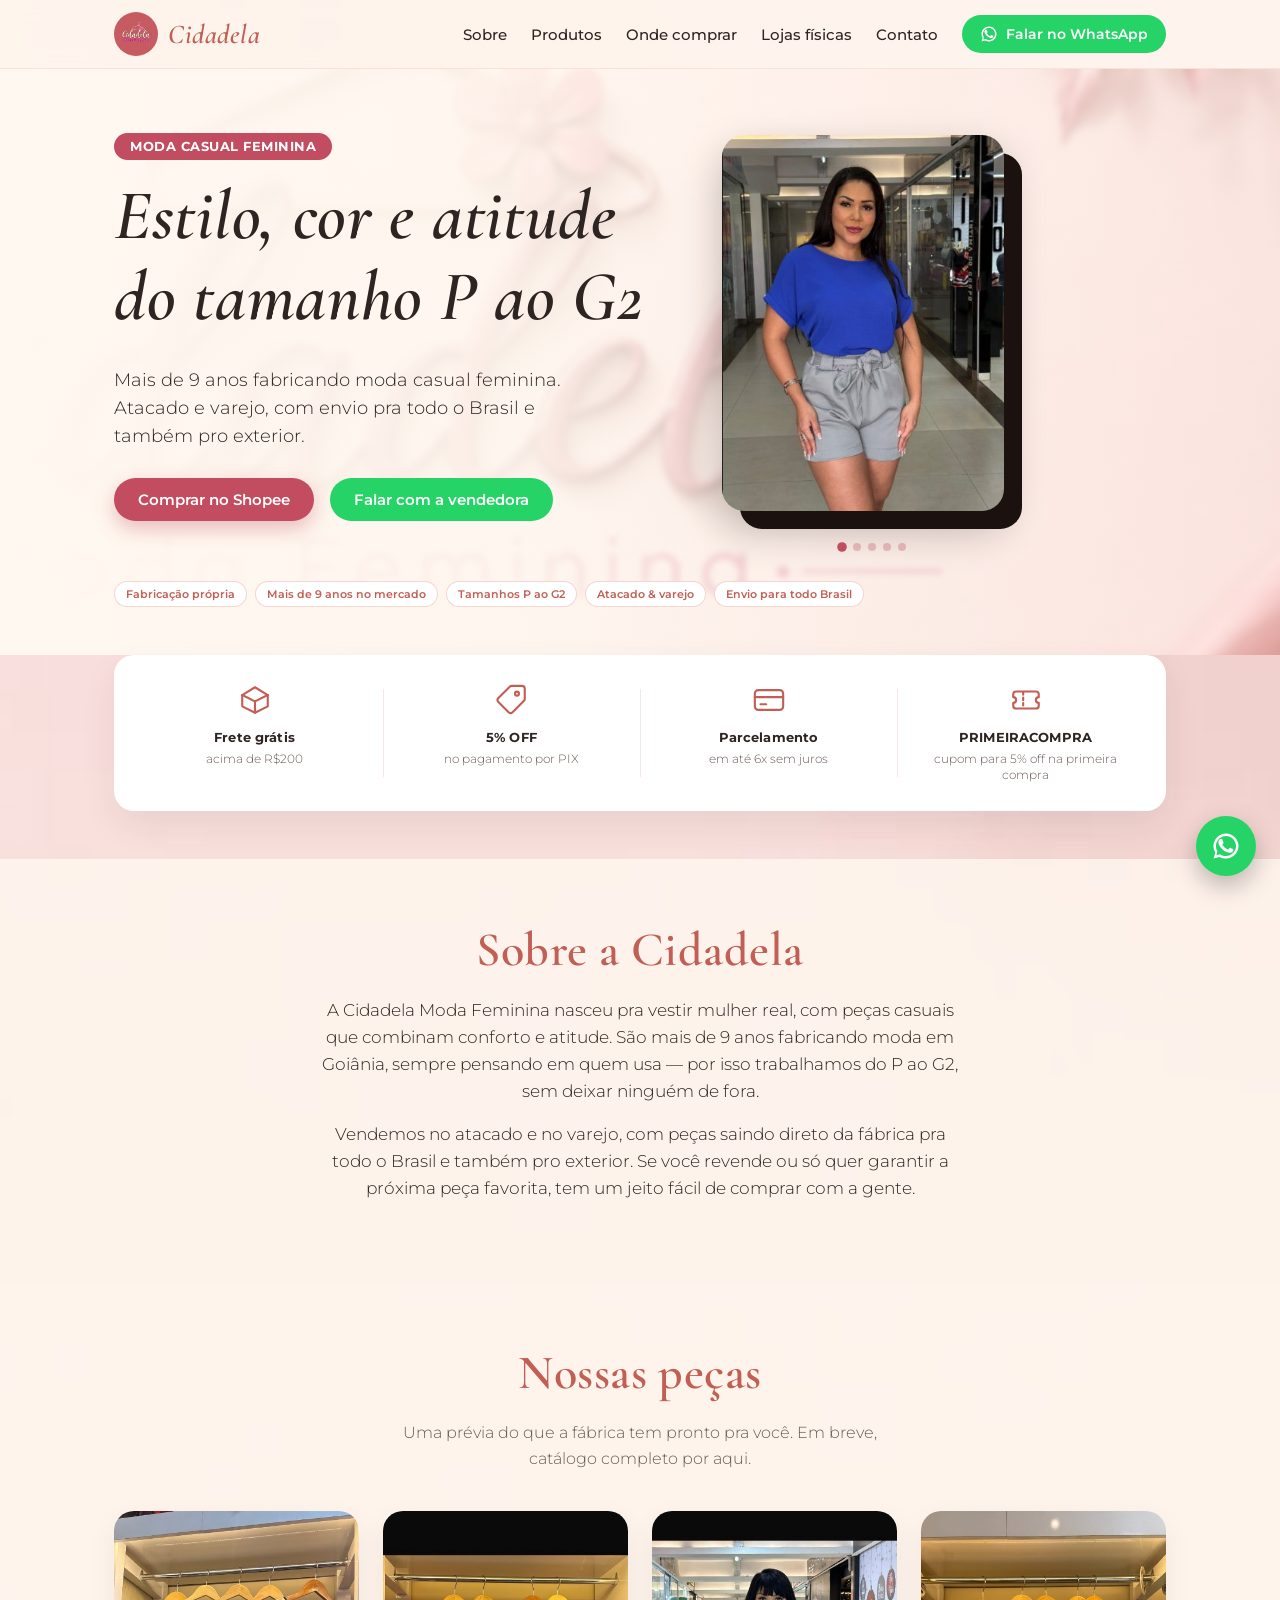
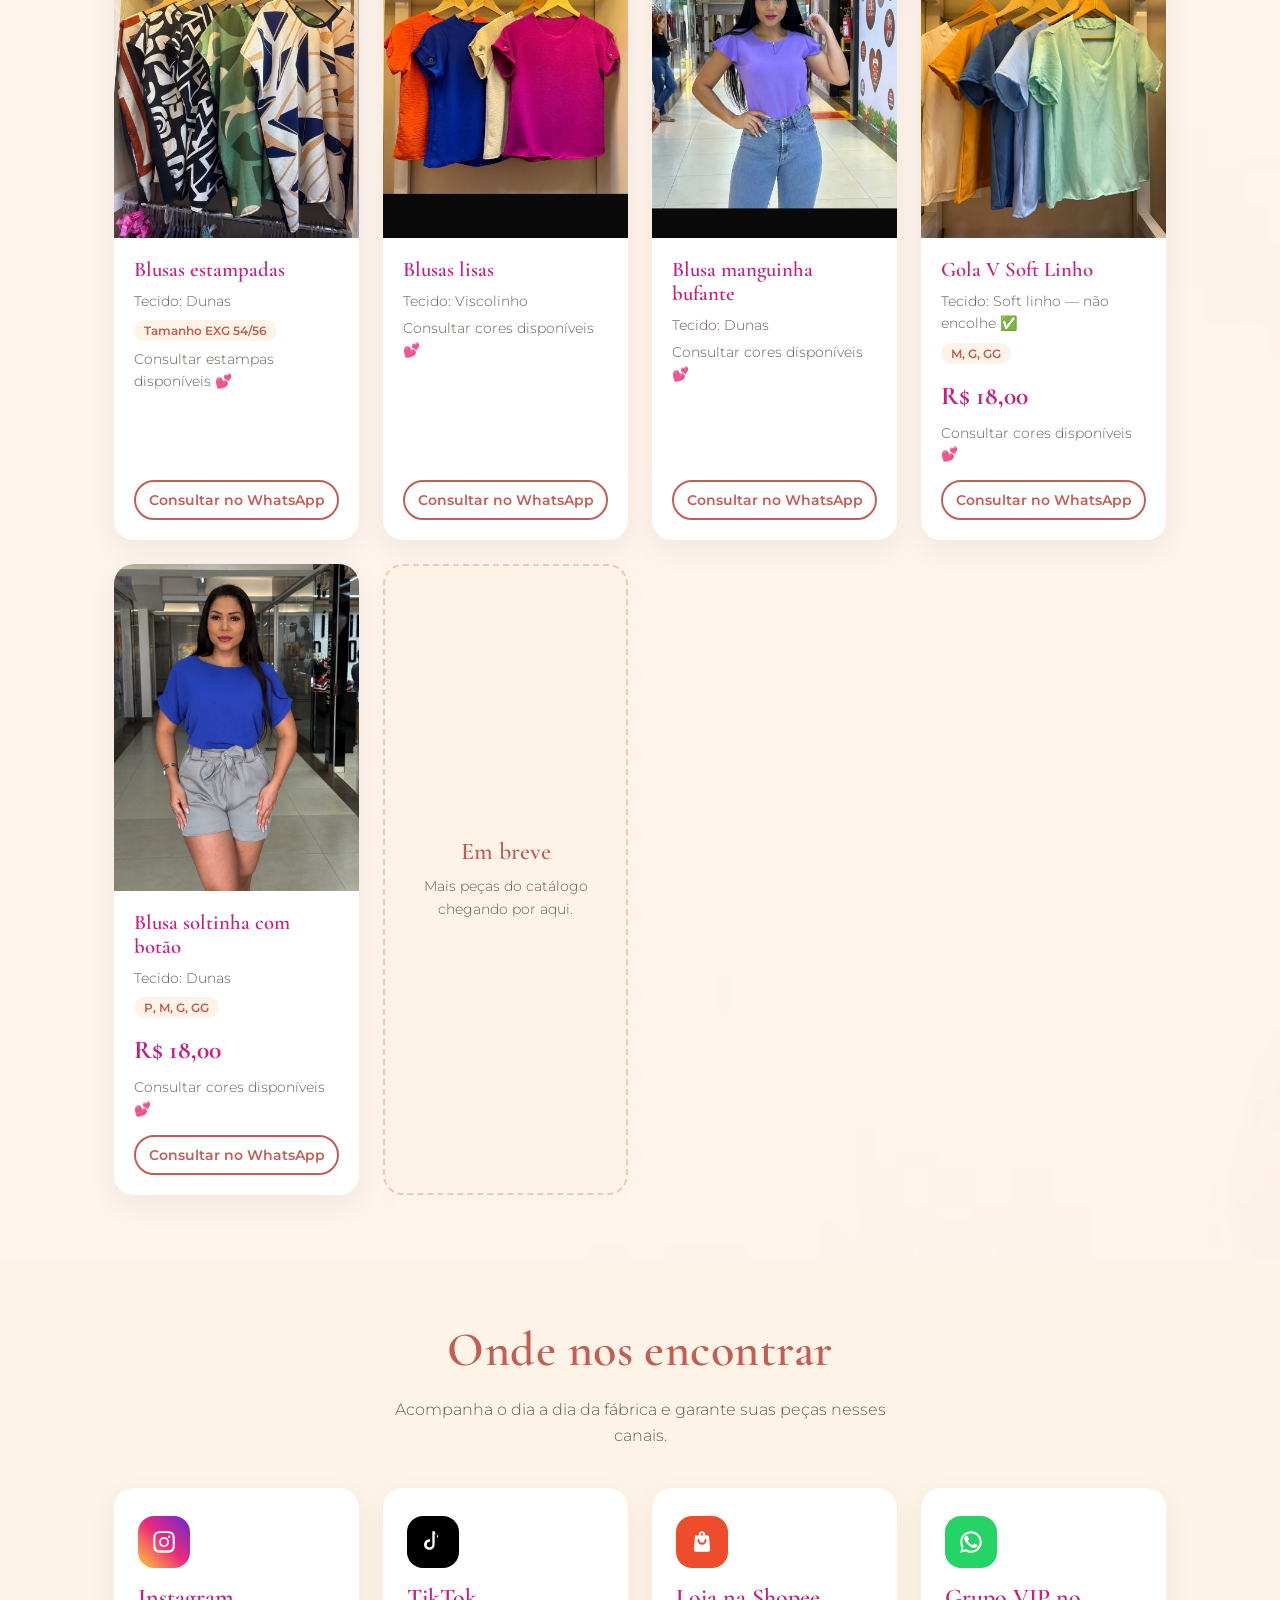
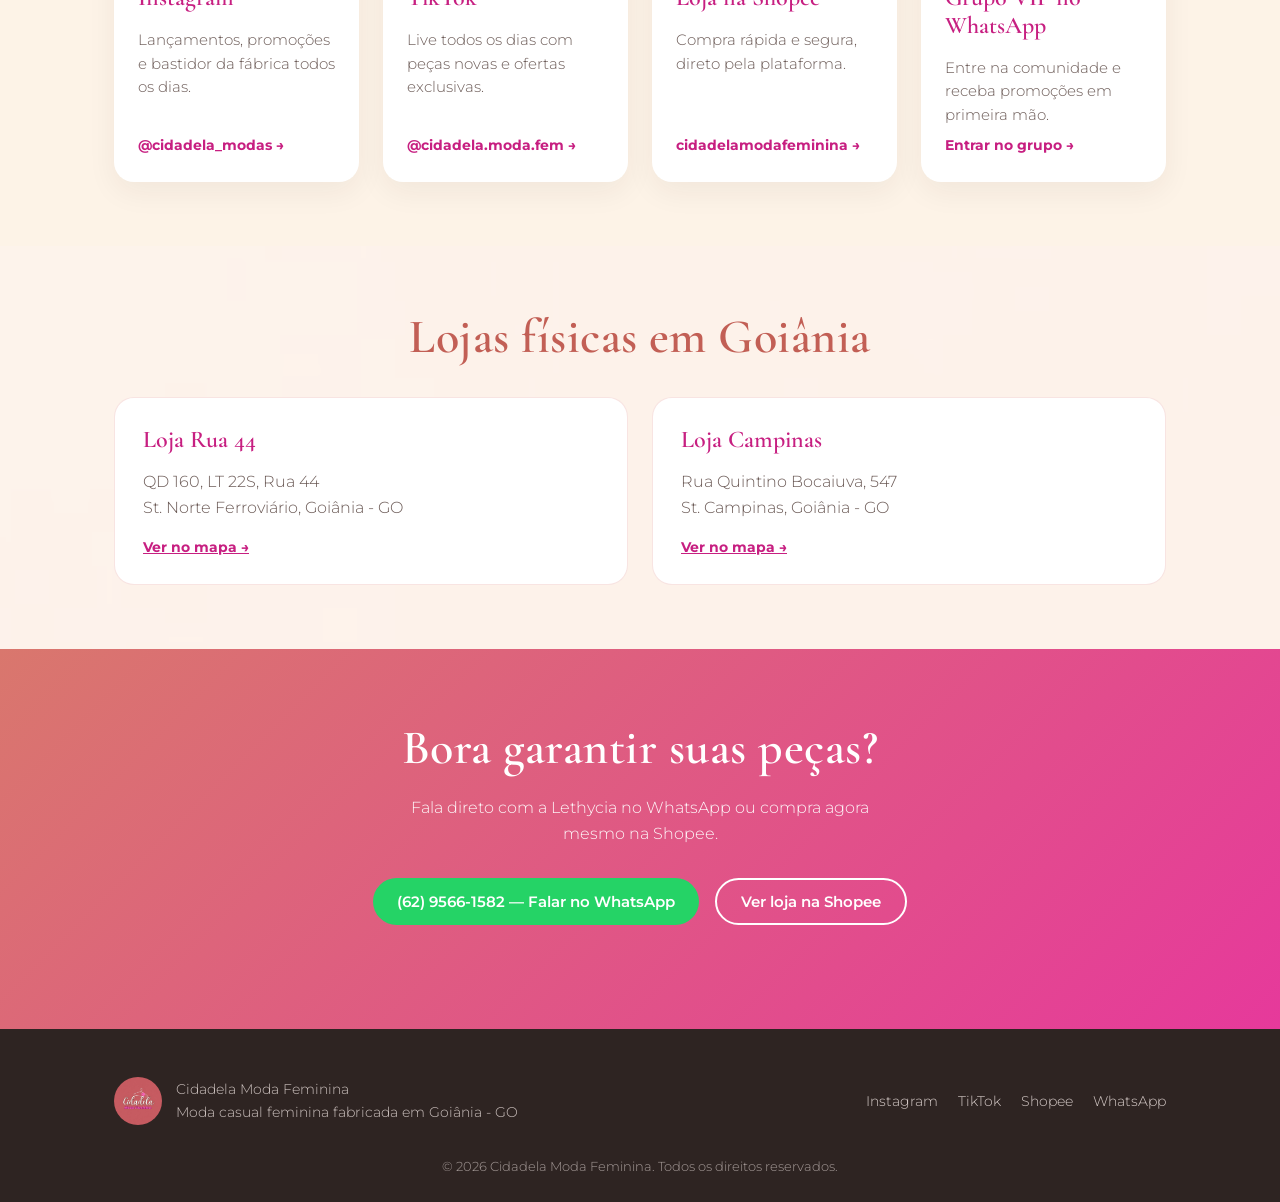
==== commit 4382aad5: "Atualiza site publicado: carrossel de fotos no hero" ====
--- a/index.html
+++ b/index.html
@@ -54,6 +54,27 @@
             <a class="btn btn-whatsapp" href="https://wa.me/message/KGD7R2L3TGZCN1" target="_blank" rel="noopener">Falar com a vendedora</a>
           </div>
         </div>
+
+        <div class="hero-media">
+          <div class="hero-carousel" id="heroCarousel">
+            <div class="hero-carousel-stack">
+              <div class="hero-carousel-frame">
+                <img src="assets/carrossel-hero/look-1.jpg" alt="Cliente Cidadela usando blusa regata azul-marinho com short branco" class="hero-carousel-slide active">
+                <img src="assets/carrossel-hero/look-2.jpg" alt="Cliente Cidadela usando blusa regata verde com short bege" class="hero-carousel-slide">
+                <img src="assets/carrossel-hero/look-3.jpg" alt="Cliente Cidadela usando blusa azul bic com short cinza" class="hero-carousel-slide">
+                <img src="assets/carrossel-hero/look-4.jpg" alt="Cliente Cidadela usando blusa azul bic manga curta com short cinza" class="hero-carousel-slide">
+                <img src="assets/carrossel-hero/look-5.jpg" alt="Cliente Cidadela usando blusa rosa com short terracota" class="hero-carousel-slide">
+              </div>
+            </div>
+            <div class="hero-carousel-dots">
+              <button type="button" class="active" aria-label="Ver look 1"></button>
+              <button type="button" aria-label="Ver look 2"></button>
+              <button type="button" aria-label="Ver look 3"></button>
+              <button type="button" aria-label="Ver look 4"></button>
+              <button type="button" aria-label="Ver look 5"></button>
+            </div>
+          </div>
+        </div>
       </div>
       <div class="hero-badges">
         <span>Fabricação própria</span>
--- a/css/style.css
+++ b/css/style.css
@@ -189,6 +189,75 @@
 }
 
 .hero-text { flex: 1 1 420px; max-width: 560px; }
+
+.hero-media {
+  flex: 0 1 300px;
+  display: flex;
+  justify-content: center;
+}
+
+.hero-carousel {
+  width: min(300px, 78vw);
+}
+
+.hero-carousel-stack {
+  position: relative;
+  padding: 0 18px 18px 0;
+}
+
+.hero-carousel-stack::before {
+  content: '';
+  position: absolute;
+  top: 18px;
+  right: 0;
+  bottom: 0;
+  left: 18px;
+  background: #1c1210;
+  border-radius: 22px;
+}
+
+.hero-carousel-frame {
+  position: relative;
+  aspect-ratio: 3 / 4;
+  border-radius: 22px;
+  overflow: hidden;
+  box-shadow: 0 18px 40px rgba(28, 18, 16, .28);
+}
+
+.hero-carousel-slide {
+  position: absolute;
+  inset: 0;
+  width: 100%;
+  height: 100%;
+  object-fit: cover;
+  opacity: 0;
+  transition: opacity .8s ease;
+}
+
+.hero-carousel-slide.active { opacity: 1; }
+
+.hero-carousel-dots {
+  display: flex;
+  gap: 7px;
+  justify-content: center;
+  margin-top: 14px;
+}
+
+.hero-carousel-dots button {
+  width: 8px;
+  height: 8px;
+  padding: 0;
+  border: none;
+  border-radius: 50%;
+  background: rgba(194, 76, 96, .3);
+  cursor: pointer;
+  transition: background .2s ease, transform .2s ease;
+}
+
+.hero-carousel-dots button.active {
+  background: var(--rose);
+  transform: scale(1.2);
+}
 
 .eyebrow {
   display: inline-block;
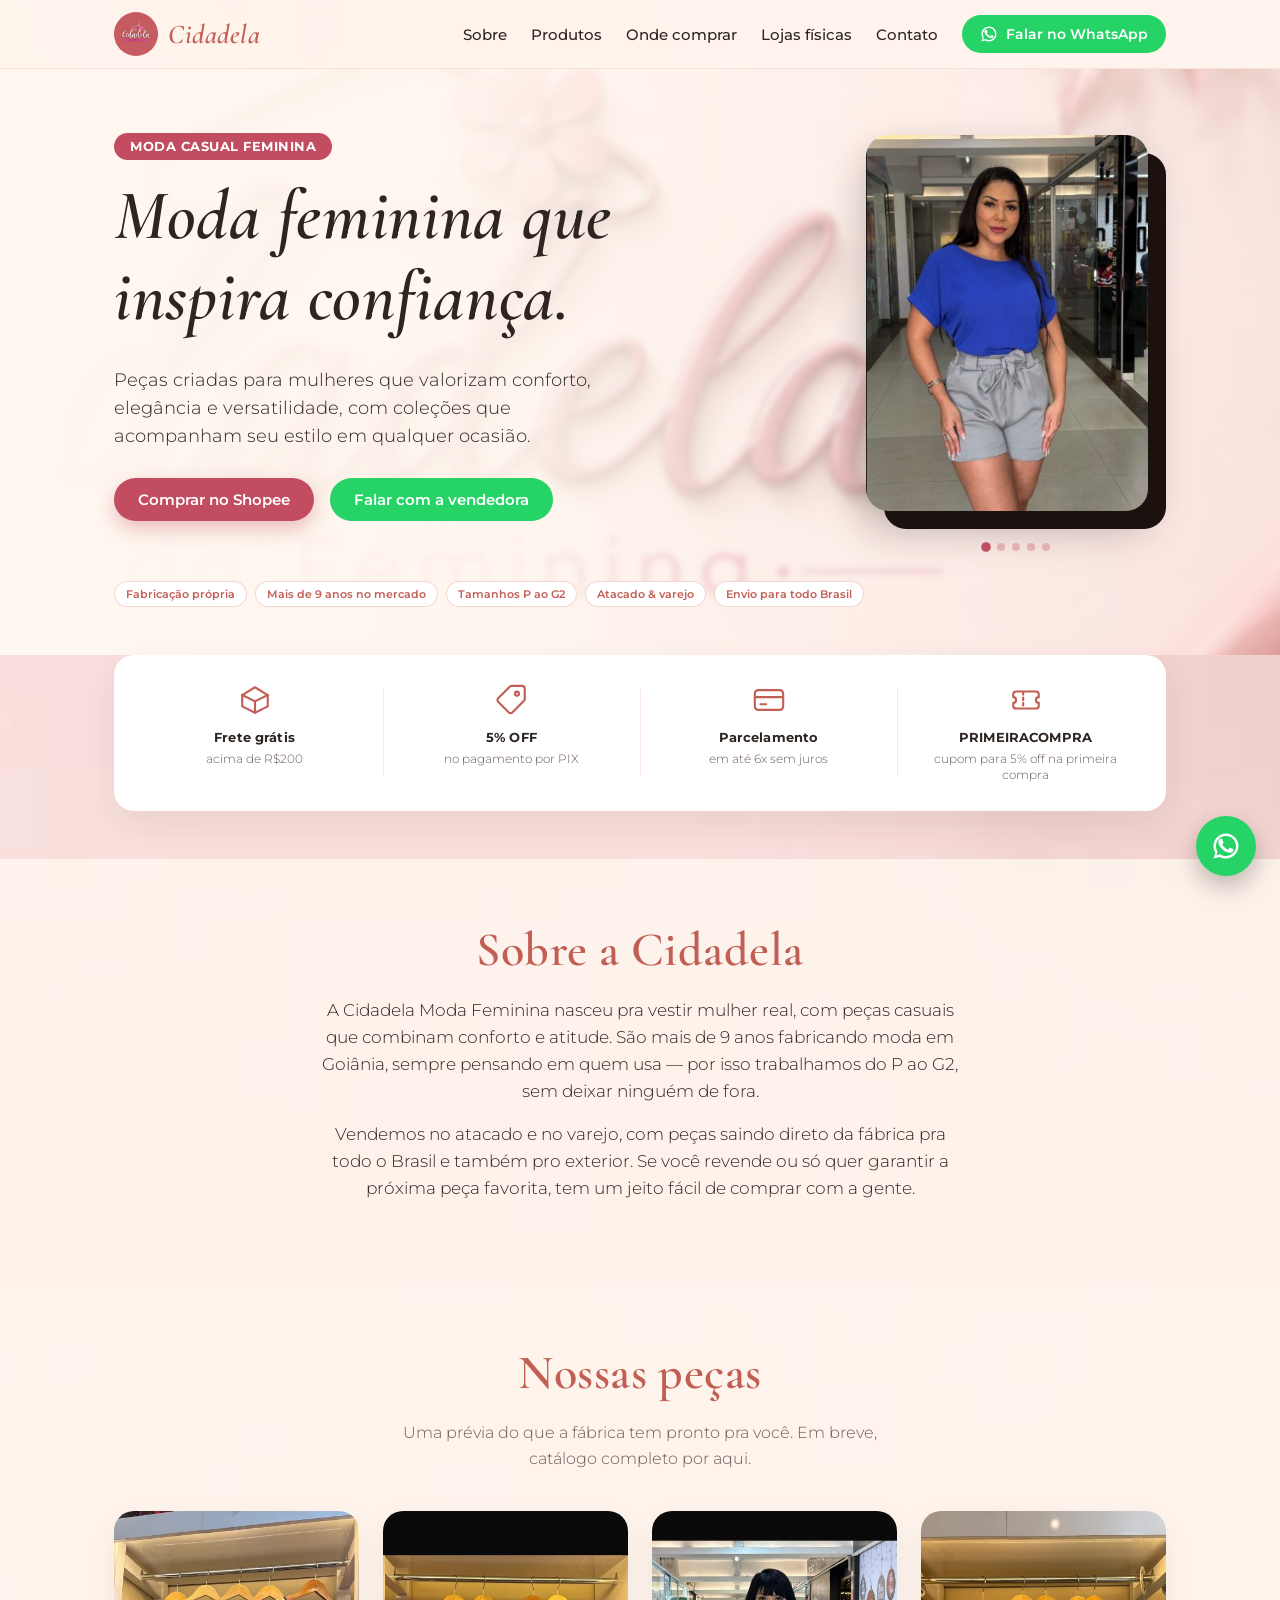
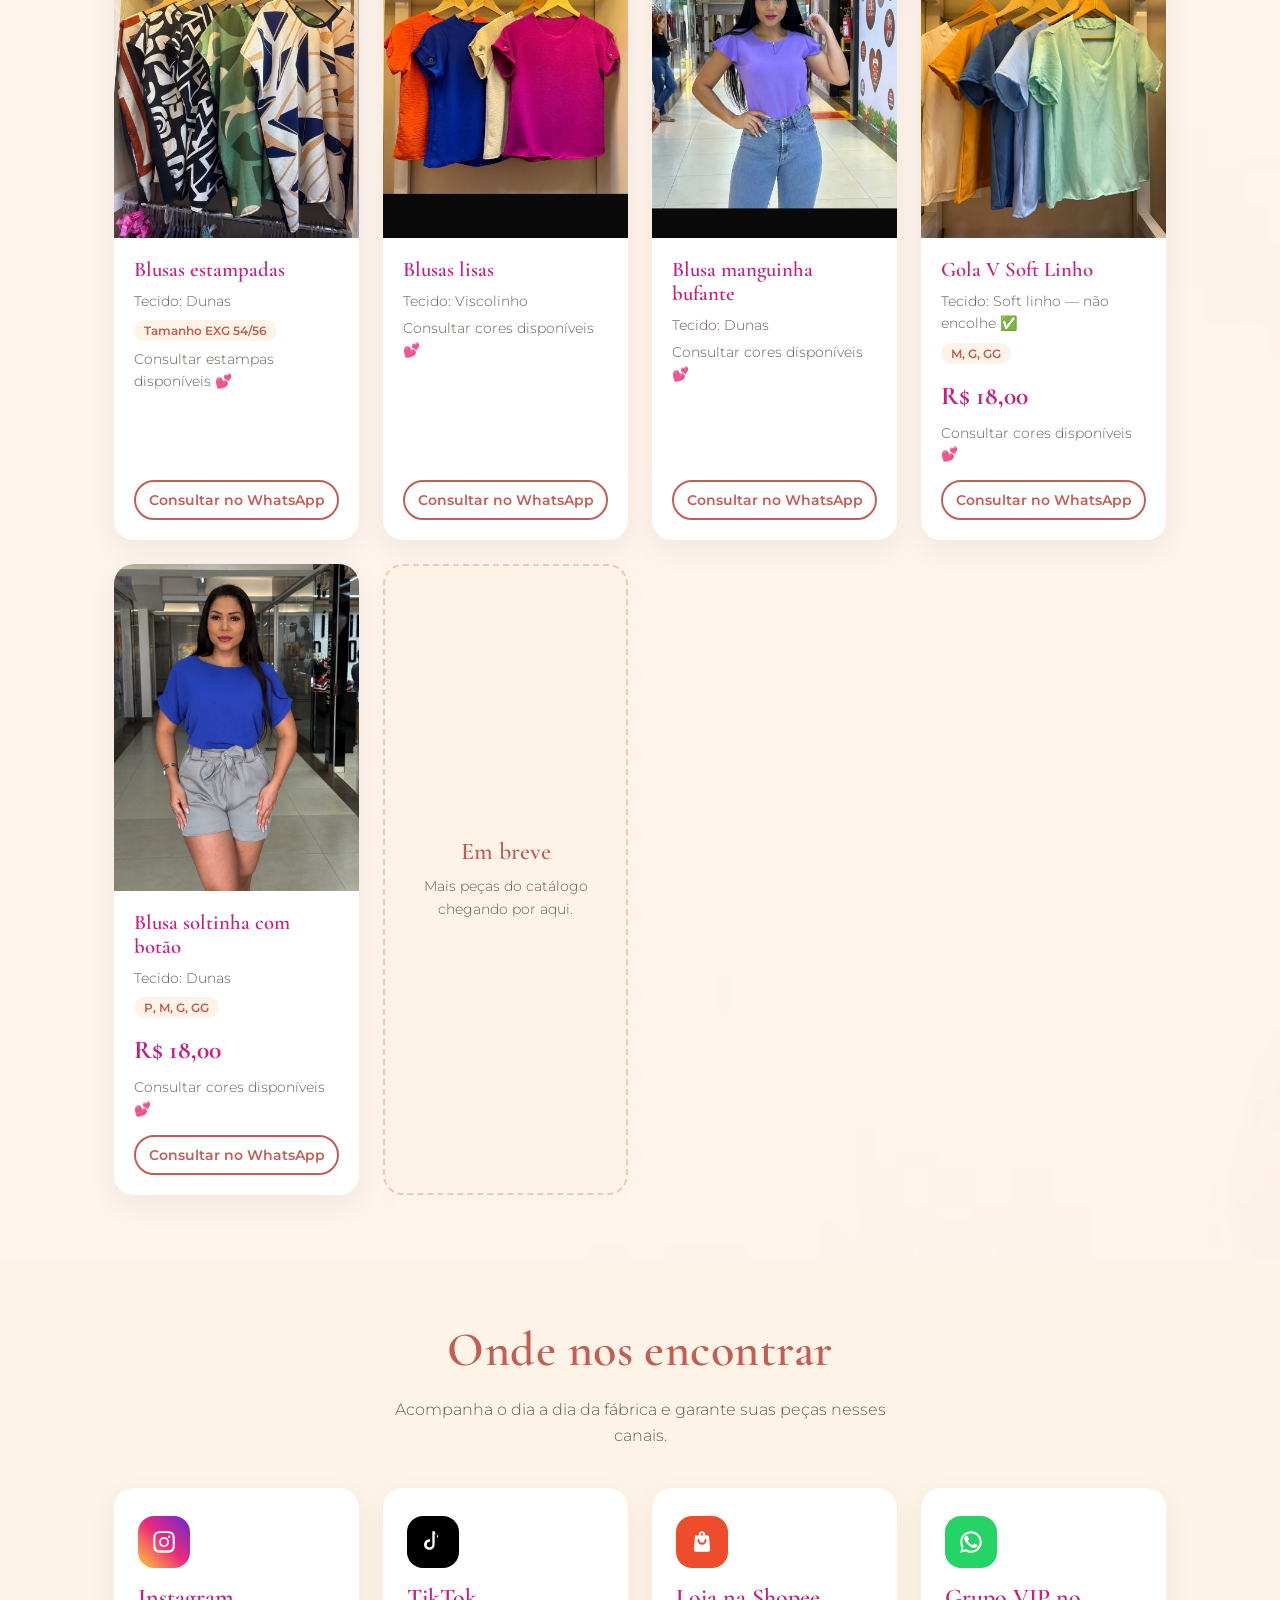
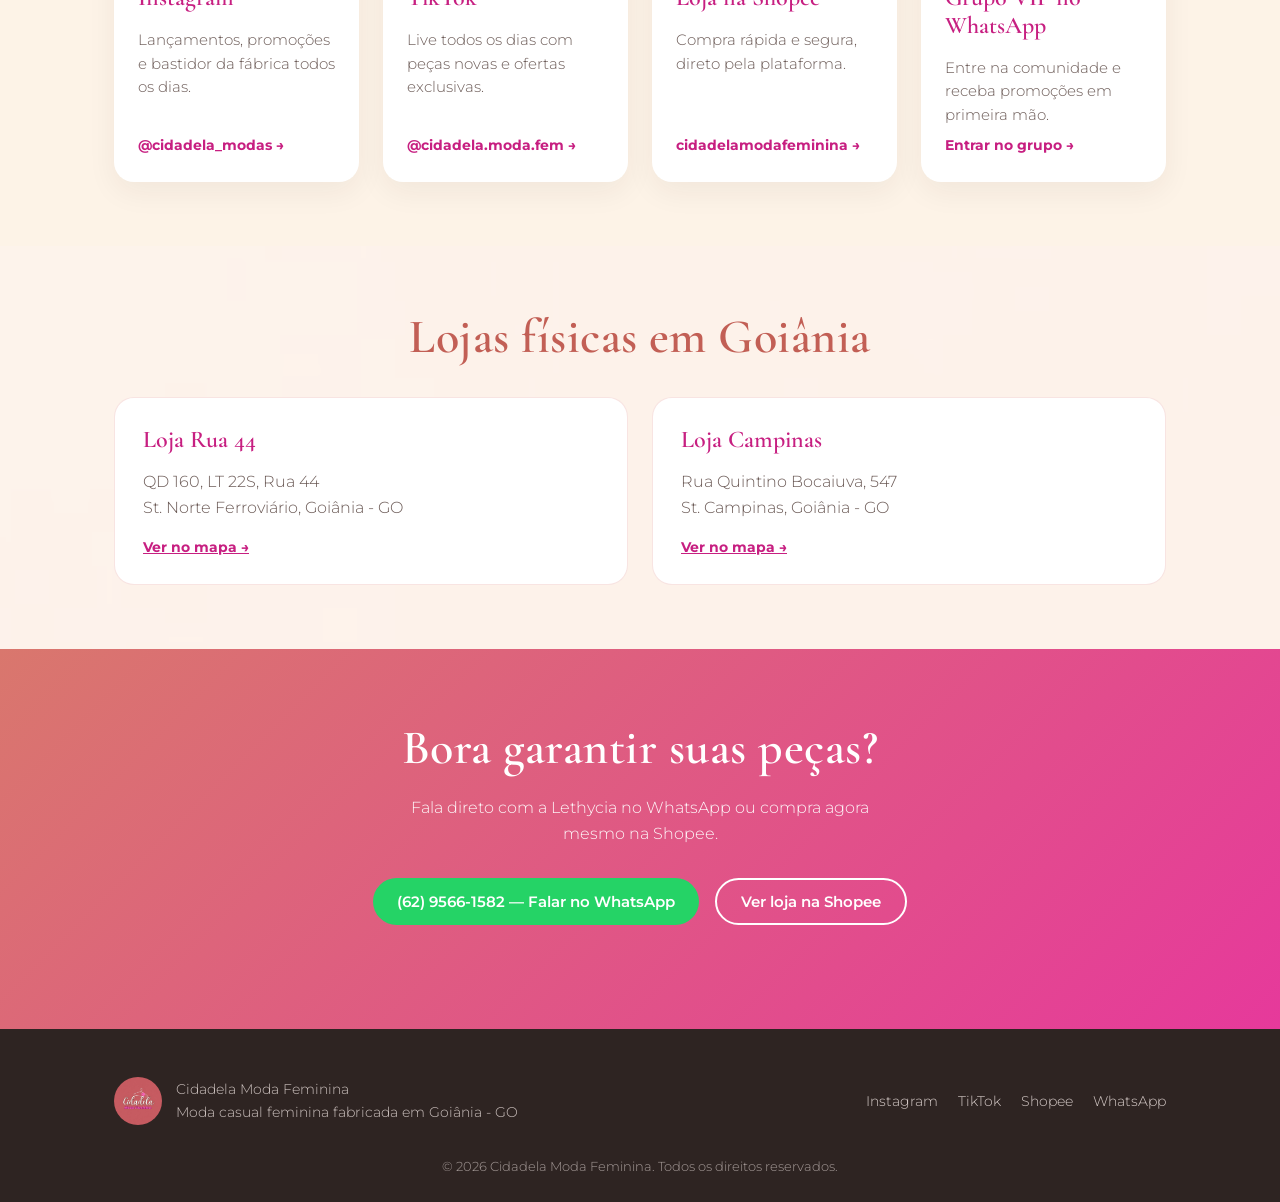
==== commit 444acdb3: "Atualiza site publicado: novo texto do hero e carrossel reposicionado" ====
--- a/index.html
+++ b/index.html
@@ -44,10 +44,11 @@
       <div class="hero-inner">
         <div class="hero-text">
           <span class="eyebrow">Moda Casual Feminina</span>
-          <h1>Estilo, cor e atitude do tamanho P ao G2</h1>
+          <h1>Moda feminina que inspira confiança.</h1>
           <p class="hero-sub">
-            Mais de 9 anos fabricando moda casual feminina. Atacado e varejo,
-            com envio pra todo o Brasil e também pro exterior.
+            Peças criadas para mulheres que valorizam conforto, elegância e
+            versatilidade, com coleções que acompanham seu estilo em
+            qualquer ocasião.
           </p>
           <div class="hero-actions">
             <a class="btn btn-primary" href="https://shopee.com.br/cidadelamodafeminina" target="_blank" rel="noopener">Comprar no Shopee</a>
--- a/css/style.css
+++ b/css/style.css
@@ -194,6 +194,7 @@
   flex: 0 1 300px;
   display: flex;
   justify-content: center;
+  margin-left: auto;
 }
 
 .hero-carousel {
